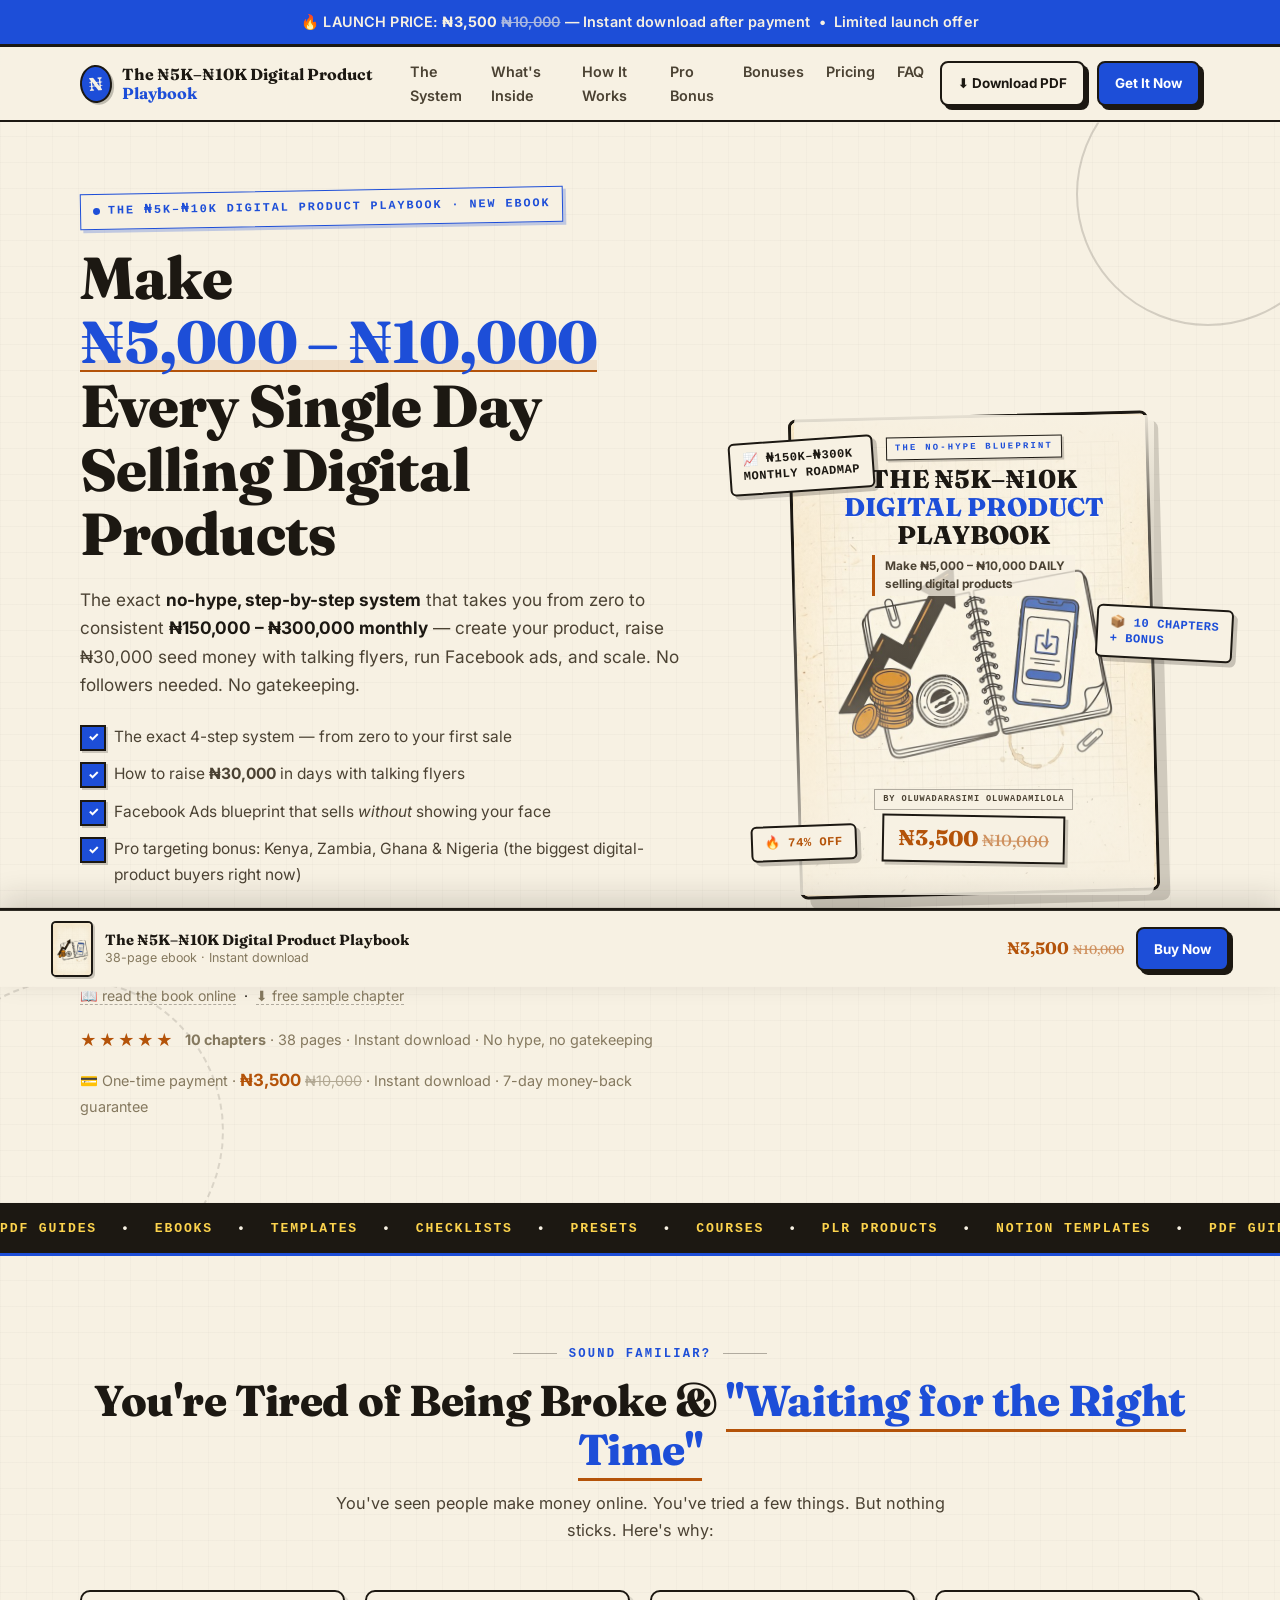
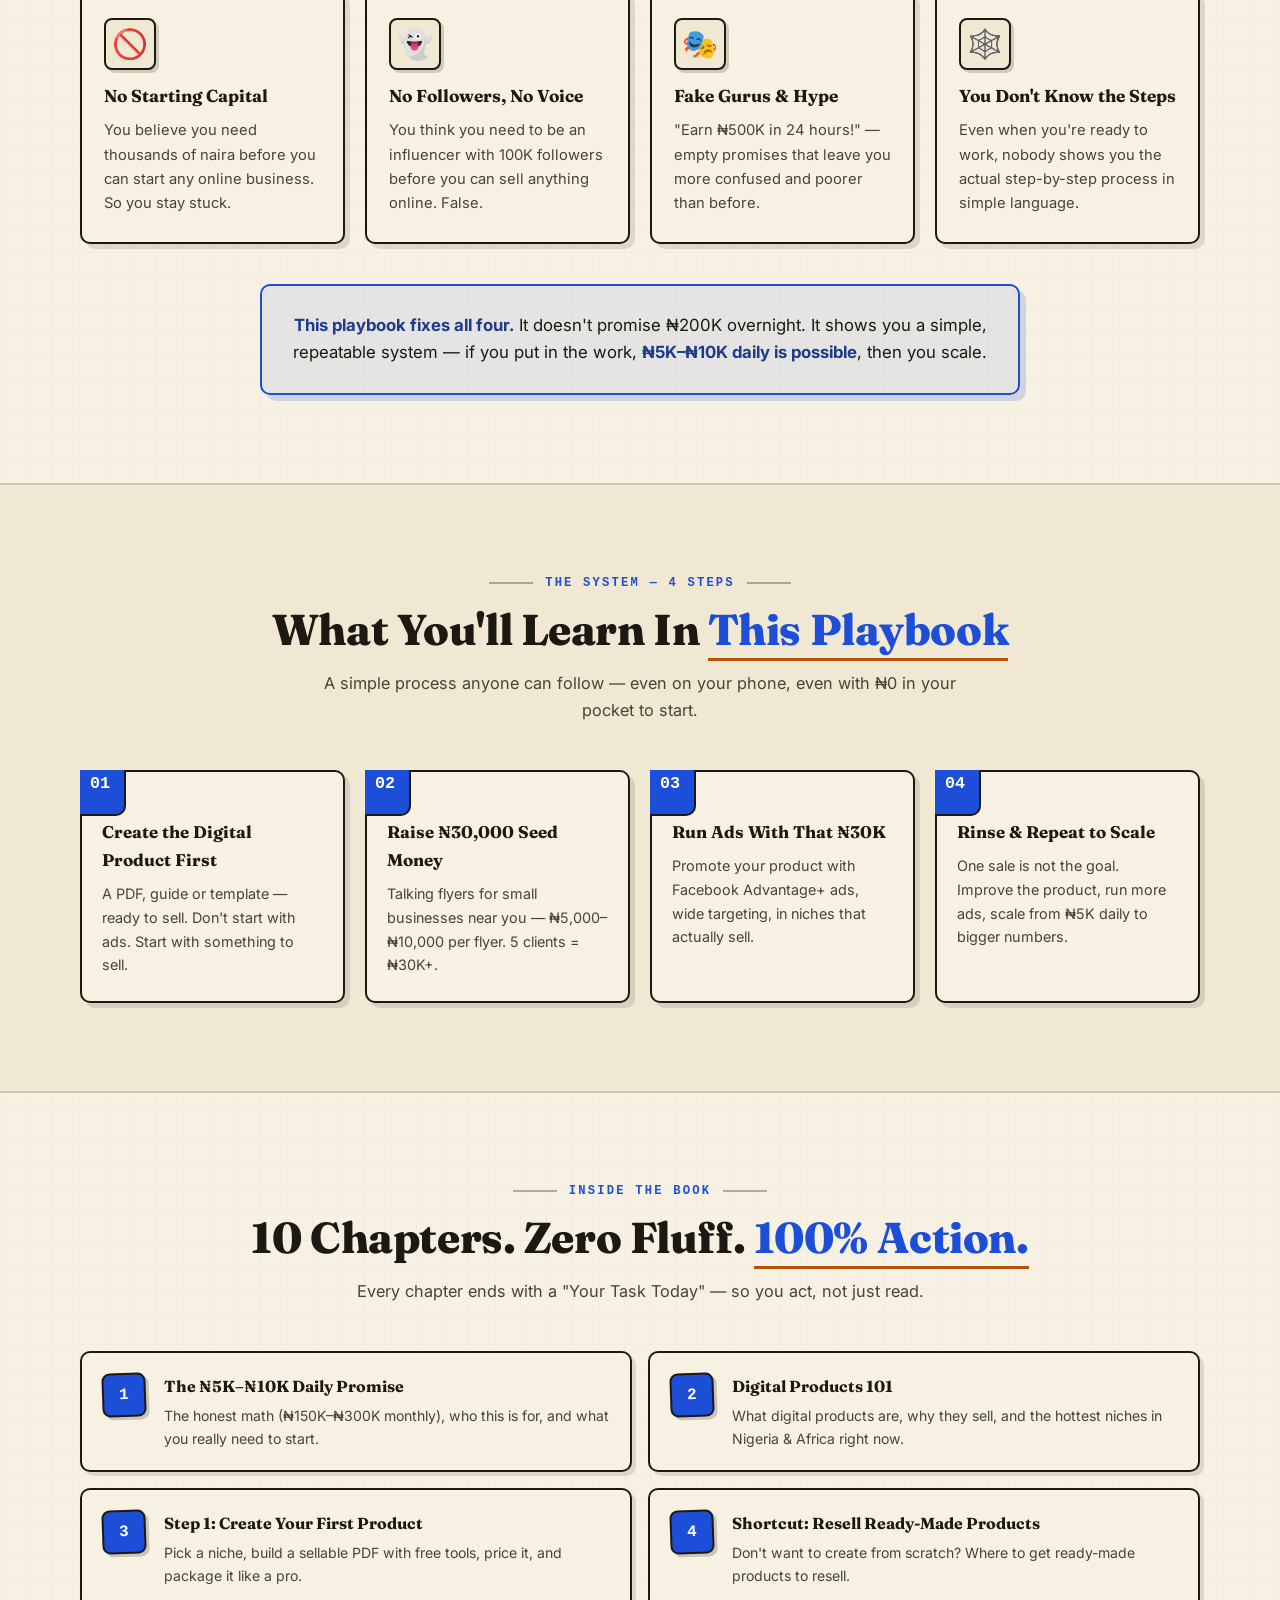
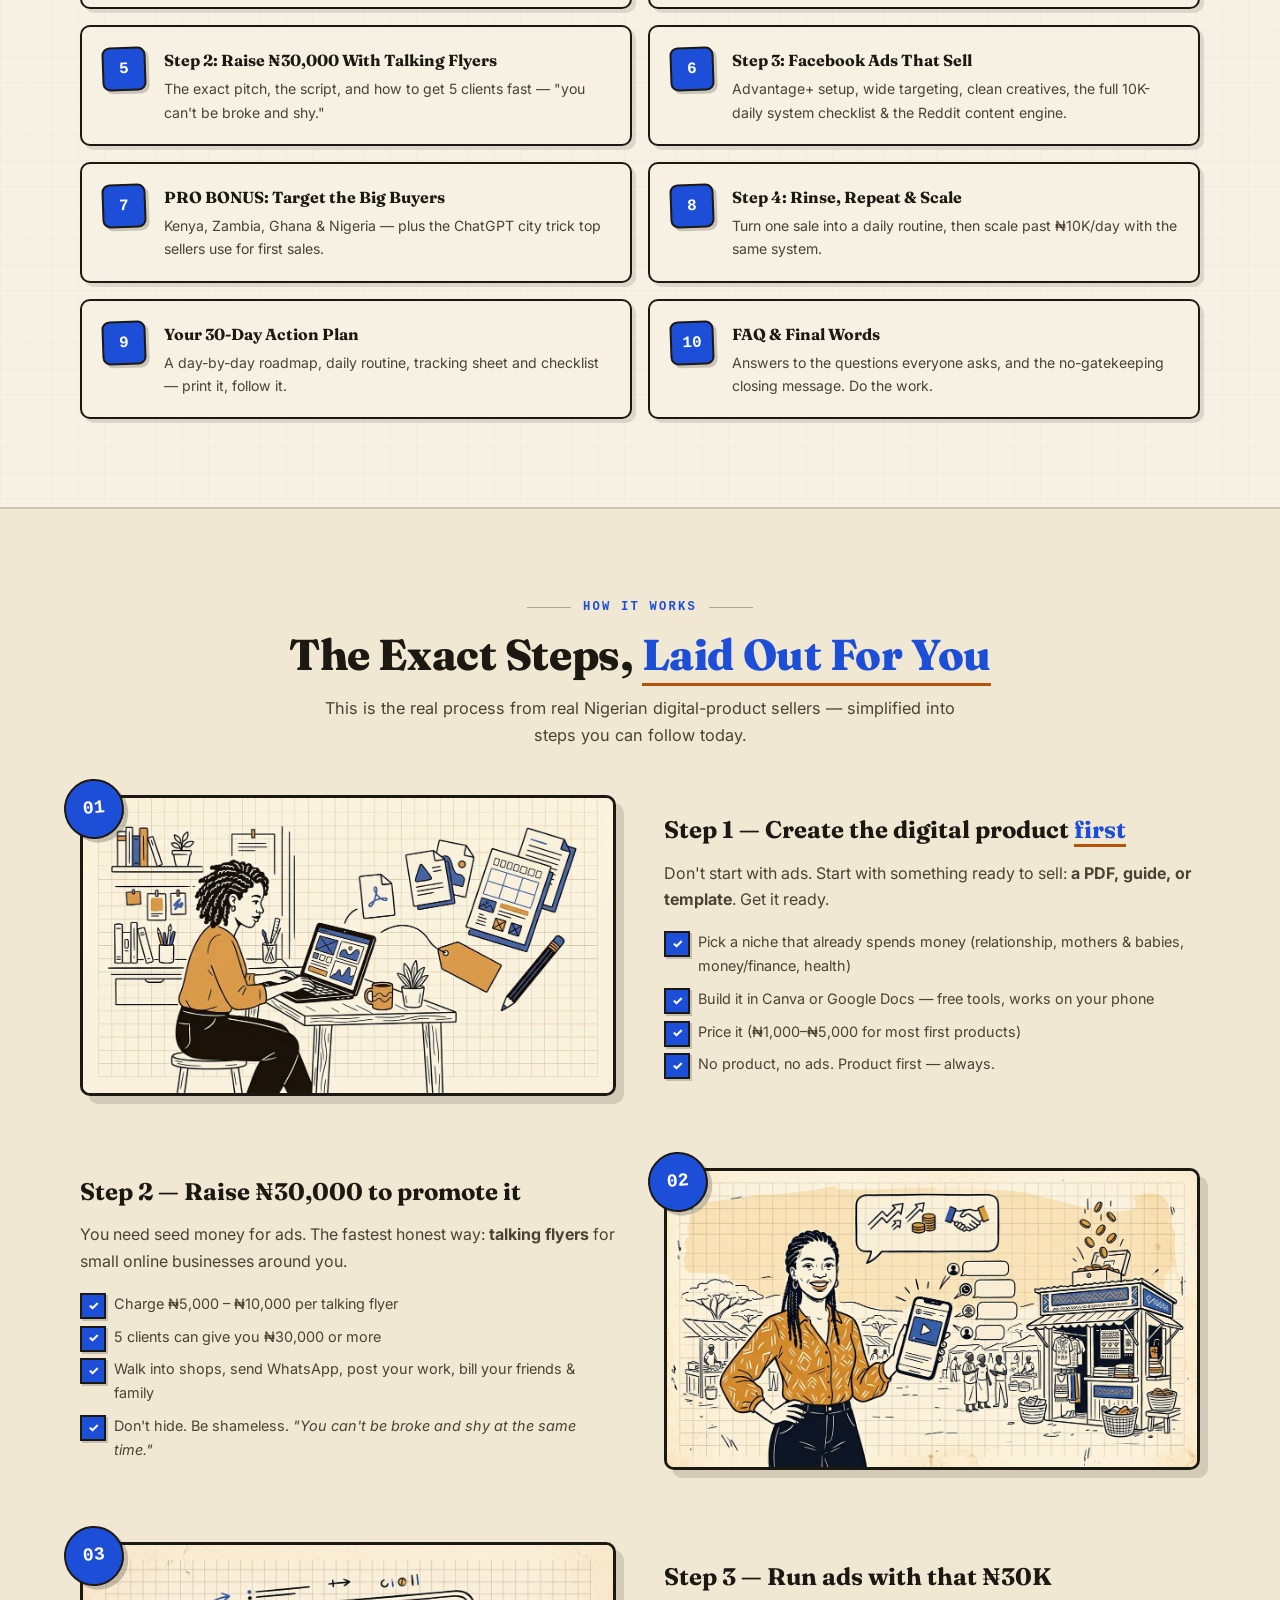
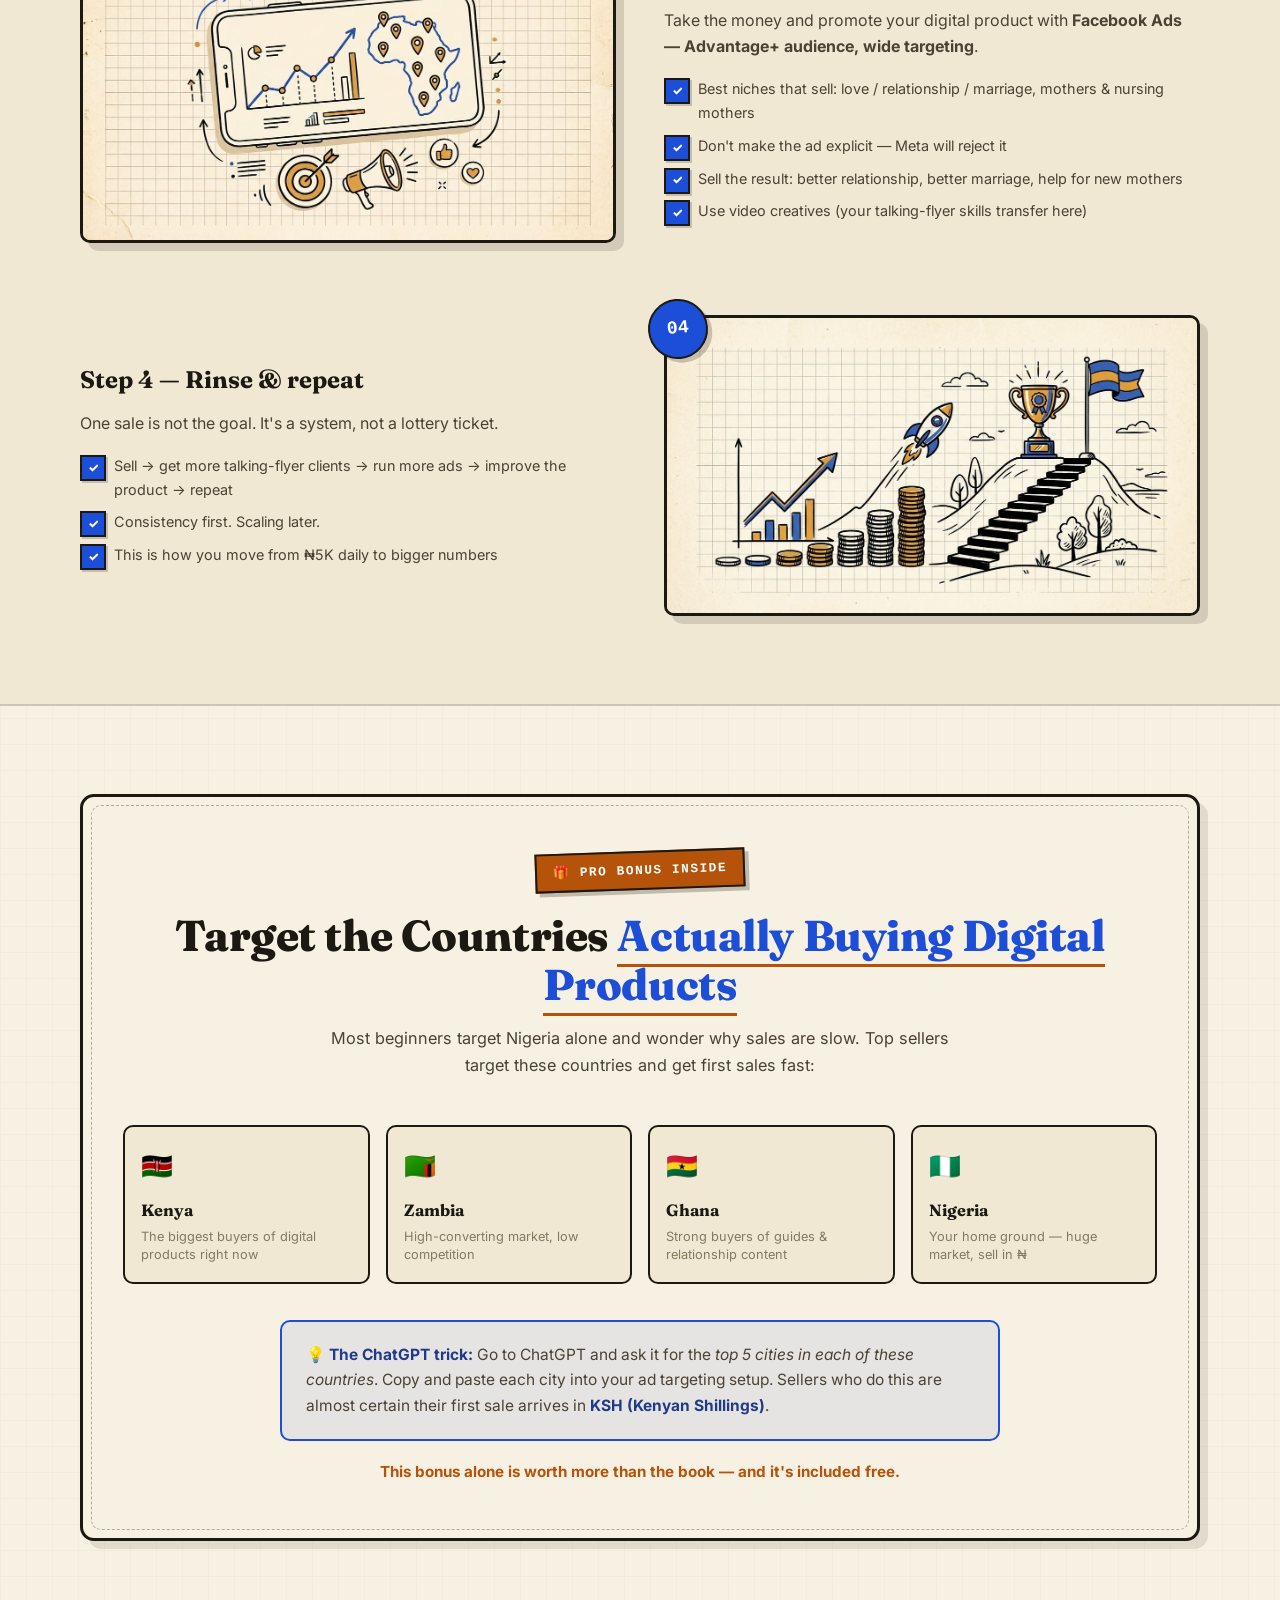
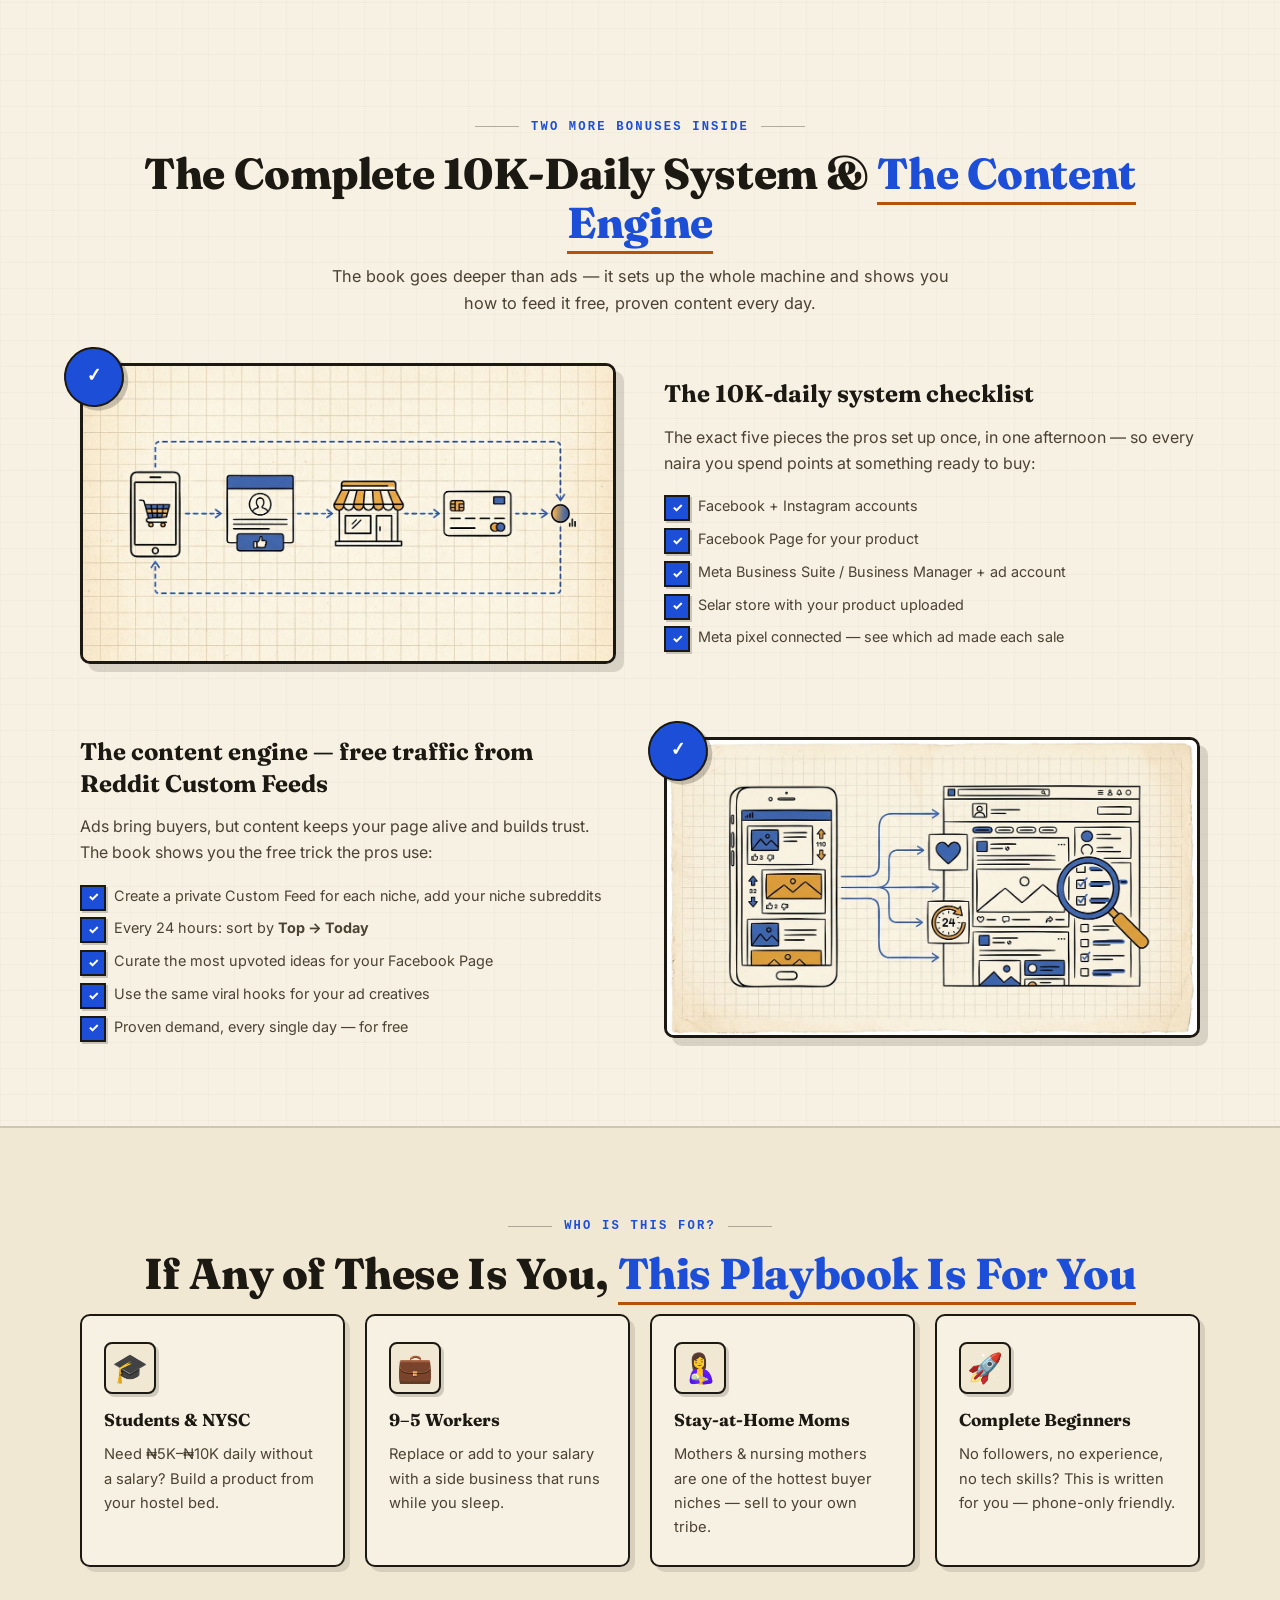
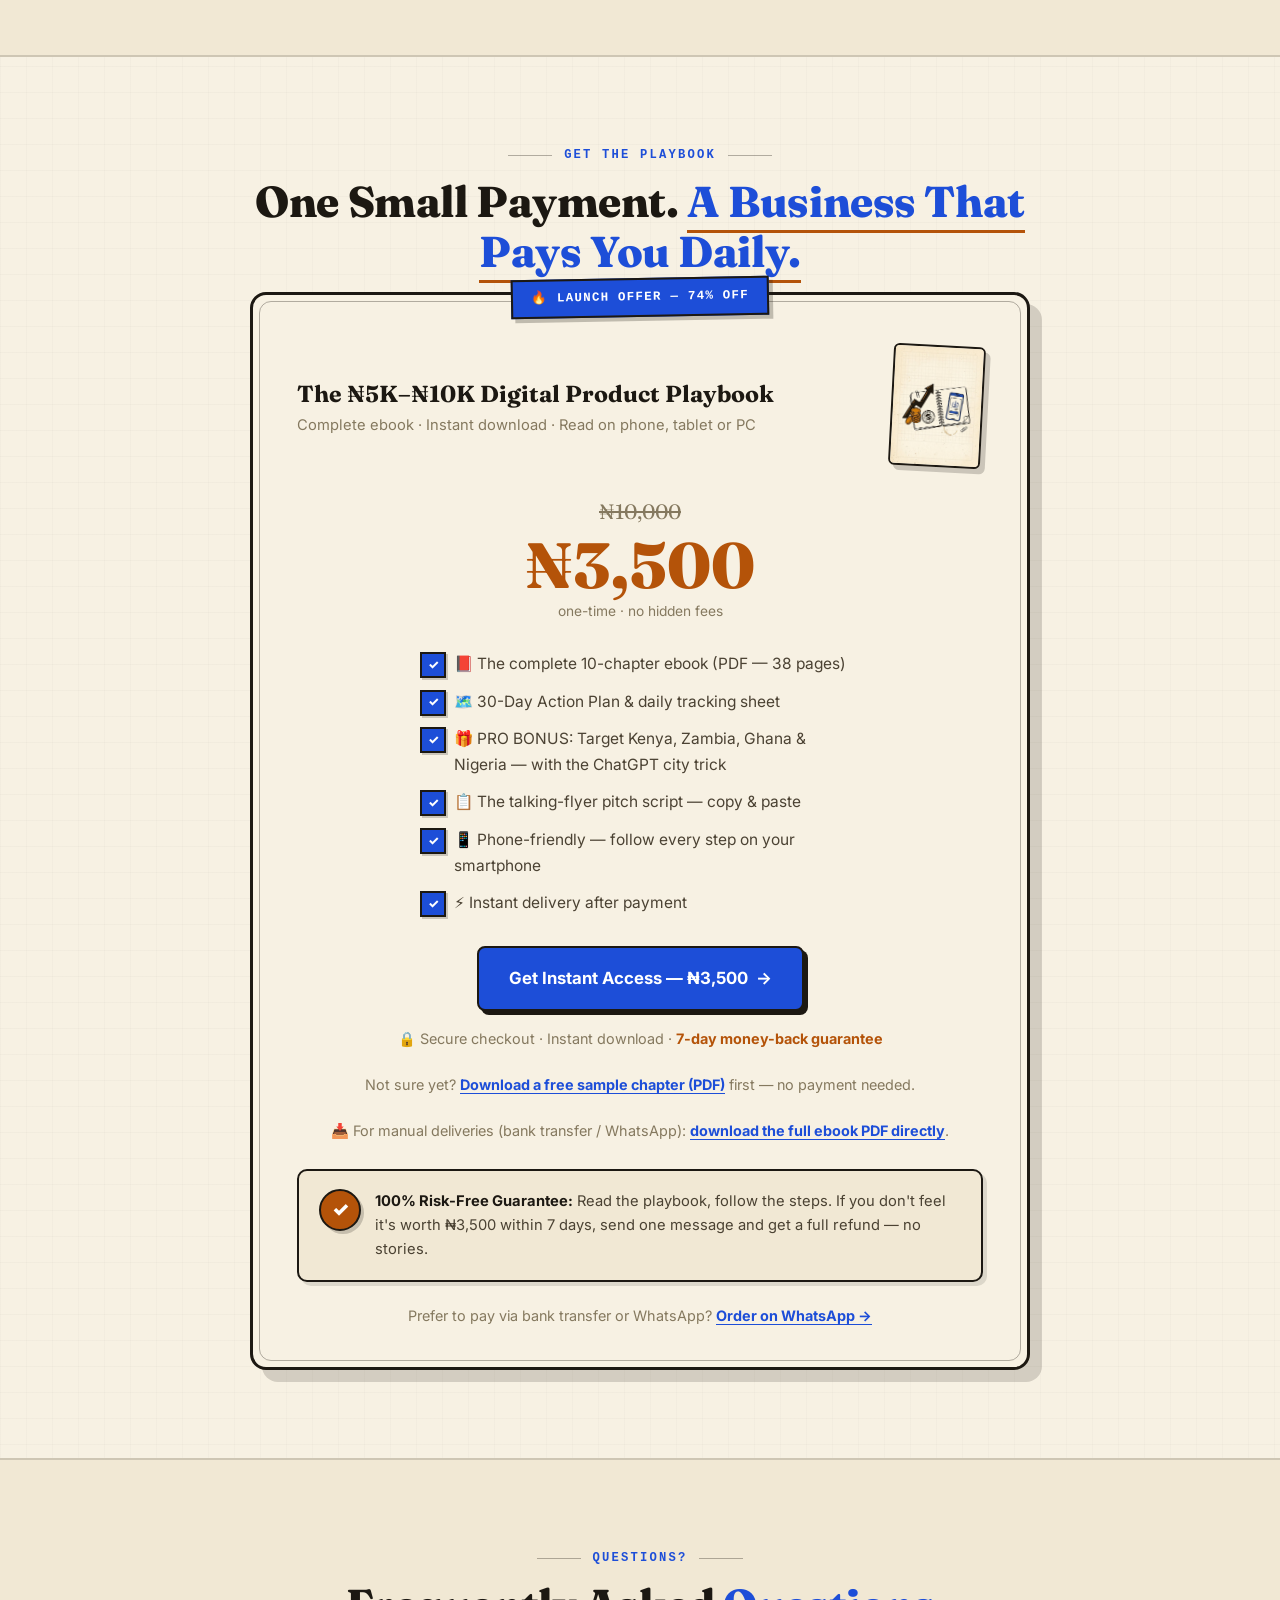
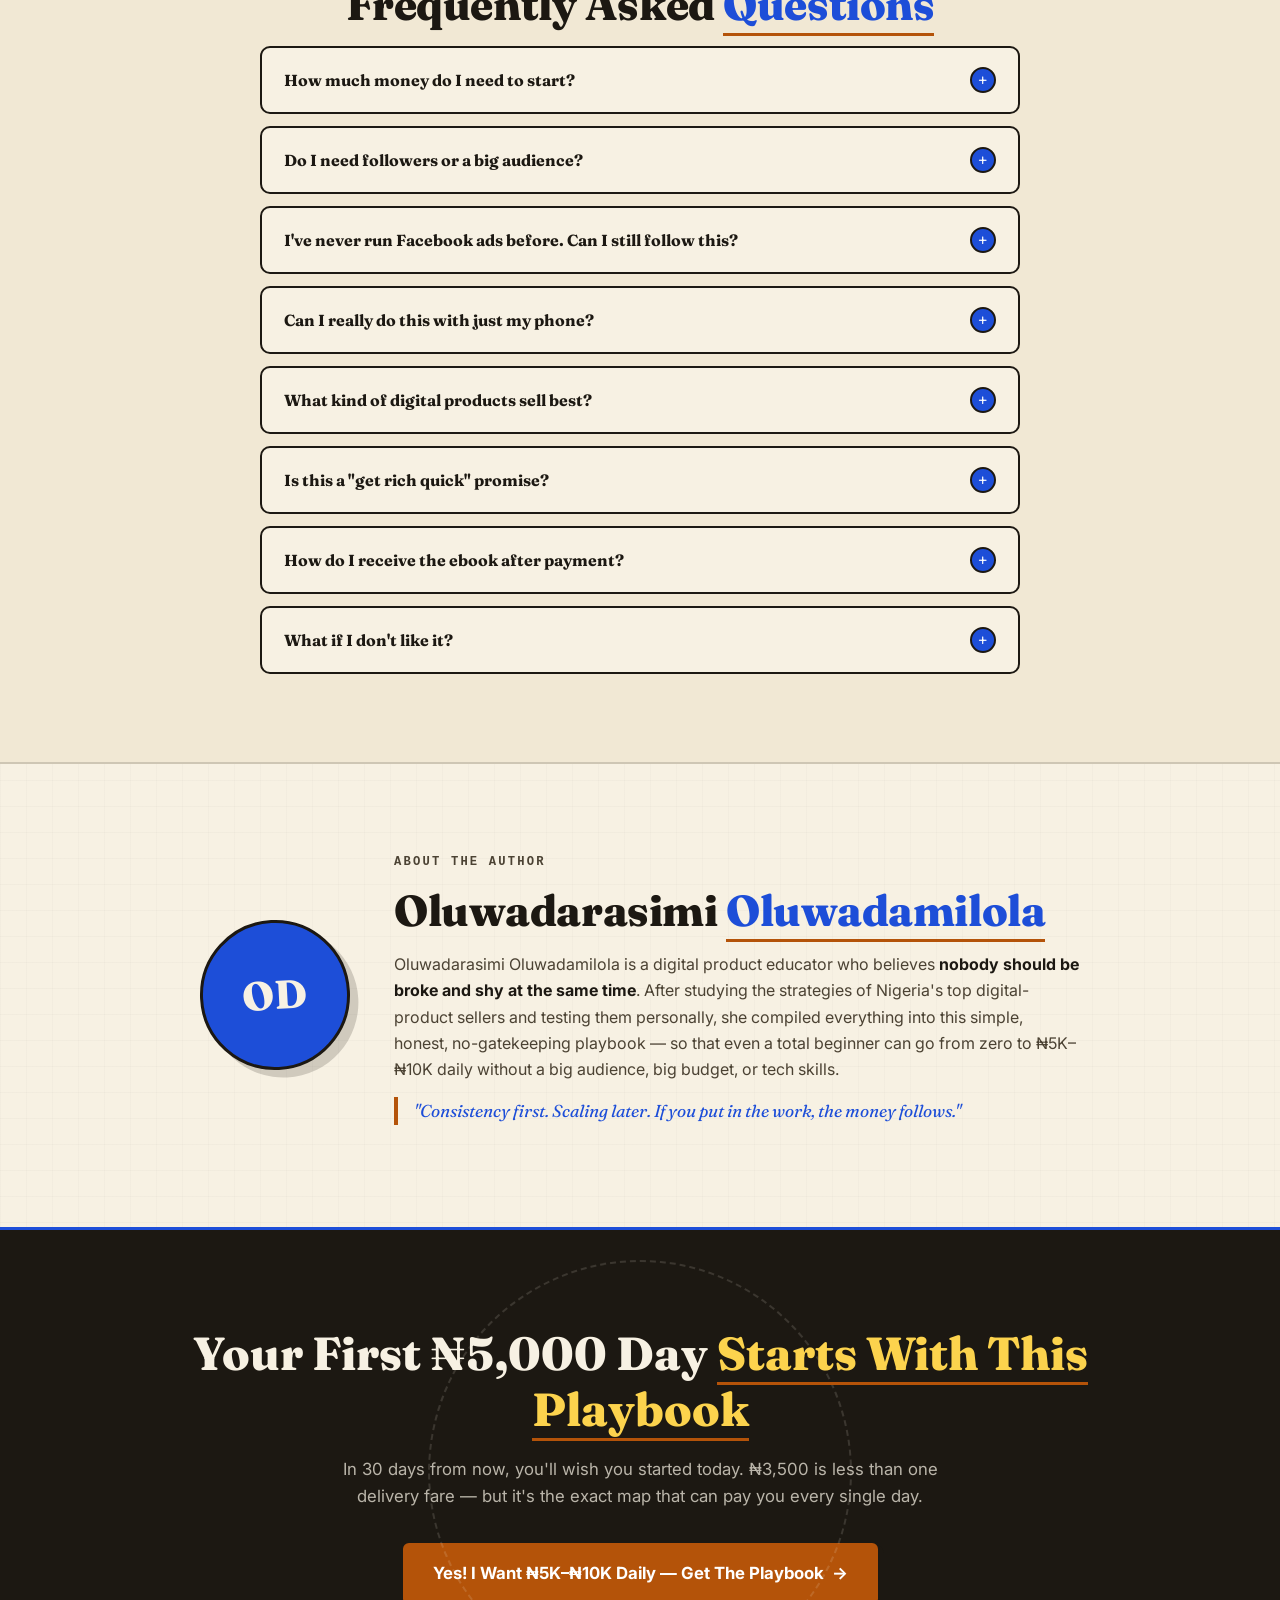
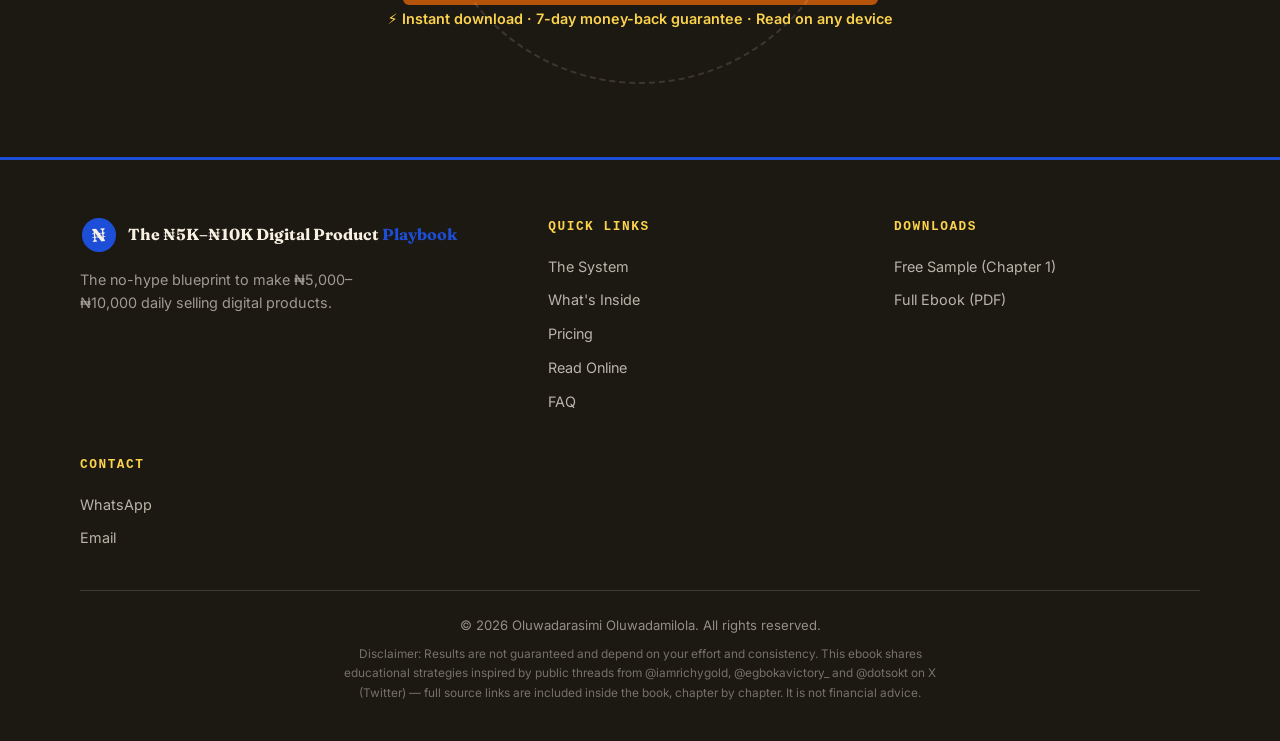
==== index.html @ b778b6f6 "Launch prep: tidy Selar checkout placeholder Co-authored-by: arena-agent <297053741+arena-agent@user" ====
<!DOCTYPE html>
<html lang="en">
<head>
<meta charset="UTF-8" />
<meta name="viewport" content="width=device-width, initial-scale=1.0" />
<title>The ₦5K–₦10K Digital Product Playbook — Make ₦5,000–₦10,000 Daily Selling Digital Products</title>
<meta name="description" content="The no-hype, step-by-step ebook that shows you exactly how to make ₦5,000–₦10,000 daily (₦150K–₦300K monthly) selling digital products in Nigeria. Includes the ₦30K seed money plan, talking-flyer system, Facebook Ads blueprint & pro targeting (Kenya, Zambia, Ghana, Nigeria). Instant download. ₦3,500." />
<meta name="keywords" content="make money online Nigeria, sell digital products, digital products Nigeria, make 5k daily, 5k to 10k daily, digital product business, side hustle Nigeria, make money on WhatsApp, Facebook ads Nigeria, ebook Nigeria, online business Nigeria" />
<meta name="author" content="Oluwadarasimi Oluwadamilola" />
<link rel="canonical" href="https://YOUR-DOMAIN.pages.dev/" />
<meta property="og:type" content="website" />
<meta property="og:title" content="The ₦5K–₦10K Digital Product Playbook — Make ₦5,000–₦10,000 Daily Selling Digital Products" />
<meta property="og:description" content="The exact no-hype system to earn ₦150K–₦300K monthly selling digital products. Create your product → raise ₦30,000 with talking flyers → run Facebook ads → scale. Instant download for ₦3,500." />
<meta property="og:image" content="assets/img/web/cover-art.jpg" />
<meta property="og:locale" content="en_NG" />
<meta name="twitter:card" content="summary_large_image" />
<link rel="icon" href="data:image/svg+xml,%3Csvg xmlns='http://www.w3.org/2000/svg' viewBox='0 0 100 100'%3E%3Crect width='100' height='100' rx='18' fill='%23F7F1E3'/%3E%3Ccircle cx='50' cy='50' r='40' fill='%231D4ED8' stroke='%231C1812' stroke-width='4'/%3E%3Ctext x='50' y='66' font-size='44' text-anchor='middle' fill='%23F7F1E3' font-family='Arial' font-weight='bold'%3E%E2%82%A6%3C/text%3E%3C/svg%3E" />
<link rel="preconnect" href="https://fonts.googleapis.com" />
<link rel="preconnect" href="https://fonts.gstatic.com" crossorigin />
<link href="https://fonts.googleapis.com/css2?family=Fraunces:opsz,wght@9..144,600;9..144,700;9..144,800;9..144,900&family=Inter:wght@400;500;600;700&display=swap" rel="stylesheet" />
<link rel="stylesheet" href="assets/css/styles.css" />
<script type="application/ld+json">
{
  "@context": "https://schema.org",
  "@type": "Product",
  "name": "The ₦5K–₦10K Digital Product Playbook",
  "description": "The no-hype blueprint to make ₦5,000–₦10,000 daily selling digital products in Nigeria.",
  "image": "assets/img/web/cover-art.jpg",
  "brand": { "@type": "Brand", "name": "Oluwadarasimi Oluwadamilola" },
  "author": { "@type": "Person", "name": "Oluwadarasimi Oluwadamilola" },
  "offers": {
    "@type": "Offer",
    "price": "3500",
    "priceCurrency": "NGN",
    "availability": "https://schema.org/InStock",
    "url": "https://YOUR-DOMAIN.pages.dev/"
  }
}
</script>
</head>
<body>

<!-- ══════════ STICKY BUY NOW BAR ══════════ -->
<div class="buybar" id="buyBar" aria-hidden="true">
  <div class="buybar-info">
    <img src="assets/img/web/cover-art.jpg" alt="" class="buybar-cover" />
    <div class="buybar-text">
      <strong>The ₦5K–₦10K Digital Product Playbook</strong>
      <span>38-page ebook · Instant download</span>
    </div>
  </div>
  <div class="buybar-cta">
    <span class="buybar-price">₦3,500 <s>₦10,000</s></span>
    <a href="#pricing" class="btn btn-cobalt btn-sm" data-buy>Buy Now</a>
  </div>
</div>

<!-- ══════════ ANNOUNCEMENT BAR ══════════ -->
<div class="announce">
  🔥 LAUNCH PRICE: <strong>₦3,500</strong> <s>₦10,000</s> — Instant download after payment &nbsp;•&nbsp; Limited launch offer
</div>

<!-- ══════════ NAV ══════════ -->
<header class="nav" id="nav">
  <div class="container nav-inner">
    <a href="#top" class="brand">
      <span class="brand-mark">₦</span>
      <span class="brand-text">The ₦5K–₦10K Digital Product <b>Playbook</b></span>
    </a>
    <nav class="nav-links" id="navLinks">
      <a href="#system">The System</a>
      <a href="#inside">What's Inside</a>
      <a href="#steps">How It Works</a>
      <a href="#bonus">Pro Bonus</a>
      <a href="#extras">Bonuses</a>
      <a href="#pricing">Pricing</a>
      <a href="#faq">FAQ</a>
    </nav>
    <div class="nav-actions">
      <a href="assets/ebook/digital-product-cash-machine.pdf" class="btn btn-sm btn-paper" download>⬇ Download PDF</a>
      <a href="#pricing" class="btn btn-sm btn-cobalt" data-buy>Get It Now</a>
      <button class="nav-burger" id="navBurger" aria-label="Menu"><span></span><span></span><span></span></button>
    </div>
  </div>
</header>

<main id="top">

<!-- ══════════ HERO ══════════ -->
<section class="hero">
  <div class="container hero-grid">
    <div class="hero-copy">
      <p class="eyebrow"><span class="dot"></span> THE ₦5K–₦10K DIGITAL PRODUCT PLAYBOOK · NEW EBOOK</p>
      <h1>Make <span class="grad">₦5,000 – ₦10,000</span> Every Single Day Selling Digital Products</h1>
      <p class="hero-sub">
        The exact <strong>no-hype, step-by-step system</strong> that takes you from zero to consistent
        <strong>₦150,000 – ₦300,000 monthly</strong> — create your product, raise ₦30,000 seed money
        with talking flyers, run Facebook ads, and scale. No followers needed. No gatekeeping.
      </p>
      <ul class="check-list">
        <li>The exact 4-step system — from zero to your first sale</li>
        <li>How to raise <strong>₦30,000</strong> in days with talking flyers</li>
        <li>Facebook Ads blueprint that sells <em>without</em> showing your face</li>
        <li>Pro targeting bonus: Kenya, Zambia, Ghana &amp; Nigeria (the biggest digital-product buyers right now)</li>
      </ul>
      <div class="hero-cta">
        <a href="assets/ebook/digital-product-cash-machine.pdf" class="btn btn-cobalt btn-lg" download>⬇ Download Full Ebook (PDF) <span class="btn-arrow">→</span></a>
        <a href="#pricing" class="btn btn-amber btn-lg" data-buy>Get Instant Access — ₦3,500</a>
      </div>
      <div class="hero-cta-sub">
        <a href="read-online.html">📖 read the book online</a> &nbsp;·&nbsp; <a href="assets/ebook/free-sample-chapter1.pdf" download>⬇ free sample chapter</a>
      </div>
      <div class="hero-meta">
        <span class="stars" aria-hidden="true">★★★★★</span>
        <span><strong>10 chapters</strong> · 38 pages · Instant download · No hype, no gatekeeping</span>
      </div>
      <p class="price-line">💳 One-time payment · <strong>₦3,500</strong> <s>₦10,000</s> · Instant download · 7-day money-back guarantee</p>
    </div>

    <div class="hero-visual">
      <div class="cover-wrap">
        <img src="assets/img/web/cover-art.jpg" alt="The ₦5K–₦10K Digital Product Playbook — ebook cover" class="cover-img" />
        <div class="cover-scrim" aria-hidden="true"></div>
        <div class="cover-title-block">
          <div class="cover-head">
            <span class="cover-kicker">THE NO-HYPE BLUEPRINT</span>
            <span class="cover-title">THE ₦5K–₦10K<br/><span class="cobalt">DIGITAL PRODUCT</span><br/>PLAYBOOK</span>
            <span class="cover-sub">Make ₦5,000 – ₦10,000 DAILY<br/>selling digital products</span>
          </div>
          <div class="cover-foot">
            <span class="cover-author">by Oluwadarasimi Oluwadamilola</span>
            <span class="cover-price">₦3,500 <s>₦10,000</s></span>
          </div>
        </div>
        <div class="float-badge fb-1">📈 ₦150K–₦300K<br/>monthly roadmap</div>
        <div class="float-badge fb-2">📦 10 chapters<br/>+ bonus</div>
        <div class="float-badge fb-3">🔥 74% OFF</div>
      </div>
    </div>
  </div>
</section>

<!-- ══════════ MARQUEE ══════════ -->
<div class="marquee" aria-hidden="true">
  <div class="marquee-track">
    <span>PDF GUIDES</span><span>•</span><span>EBOOKS</span><span>•</span><span>TEMPLATES</span><span>•</span>
    <span>CHECKLISTS</span><span>•</span><span>PRESETS</span><span>•</span><span>COURSES</span><span>•</span>
    <span>PLR PRODUCTS</span><span>•</span><span>NOTION TEMPLATES</span><span>•</span><span>PDF GUIDES</span><span>•</span>
    <span>EBOOKS</span><span>•</span><span>TEMPLATES</span><span>•</span><span>CHECKLISTS</span><span>•</span>
    <span>PRESETS</span><span>•</span><span>COURSES</span><span>•</span><span>PLR PRODUCTS</span><span>•</span><span>NOTION TEMPLATES</span><span>•</span>
  </div>
</div>

<!-- ══════════ PROBLEM ══════════ -->
<section class="section" id="problem">
  <div class="container">
    <p class="section-tag">Sound familiar?</p>
    <h2 class="section-title">You're Tired of Being Broke &amp; <span class="grad">"Waiting for the Right Time"</span></h2>
    <p class="section-sub">You've seen people make money online. You've tried a few things. But nothing sticks. Here's why:</p>
    <div class="grid-4">
      <div class="card problem-card">
        <div class="card-icon">🚫</div>
        <h3>No Starting Capital</h3>
        <p>You believe you need thousands of naira before you can start any online business. So you stay stuck.</p>
      </div>
      <div class="card problem-card">
        <div class="card-icon">👻</div>
        <h3>No Followers, No Voice</h3>
        <p>You think you need to be an influencer with 100K followers before you can sell anything online. False.</p>
      </div>
      <div class="card problem-card">
        <div class="card-icon">🎭</div>
        <h3>Fake Gurus &amp; Hype</h3>
        <p>"Earn ₦500K in 24 hours!" — empty promises that leave you more confused and poorer than before.</p>
      </div>
      <div class="card problem-card">
        <div class="card-icon">🕸️</div>
        <h3>You Don't Know the Steps</h3>
        <p>Even when you're ready to work, nobody shows you the actual step-by-step process in simple language.</p>
      </div>
    </div>
    <div class="problem-pivot">
      <p><strong>This playbook fixes all four.</strong> It doesn't promise ₦200K overnight. It shows you a simple, repeatable system — if you put in the work, <strong>₦5K–₦10K daily is possible</strong>, then you scale.</p>
    </div>
  </div>
</section>

<!-- ══════════ THE SYSTEM ══════════ -->
<section class="section section-dark" id="system">
  <div class="container">
    <p class="section-tag">The System — 4 Steps</p>
    <h2 class="section-title">What You'll Learn In <span class="grad">This Playbook</span></h2>
    <p class="section-sub">A simple process anyone can follow — even on your phone, even with ₦0 in your pocket to start.</p>
    <div class="steps-grid">
      <div class="step-chip">
        <span class="step-num">01</span>
        <h3>Create the Digital Product First</h3>
        <p>A PDF, guide or template — ready to sell. Don't start with ads. Start with something to sell.</p>
      </div>
      <div class="step-chip">
        <span class="step-num">02</span>
        <h3>Raise ₦30,000 Seed Money</h3>
        <p>Talking flyers for small businesses near you — ₦5,000–₦10,000 per flyer. 5 clients = ₦30K+.</p>
      </div>
      <div class="step-chip">
        <span class="step-num">03</span>
        <h3>Run Ads With That ₦30K</h3>
        <p>Promote your product with Facebook Advantage+ ads, wide targeting, in niches that actually sell.</p>
      </div>
      <div class="step-chip">
        <span class="step-num">04</span>
        <h3>Rinse &amp; Repeat to Scale</h3>
        <p>One sale is not the goal. Improve the product, run more ads, scale from ₦5K daily to bigger numbers.</p>
      </div>
    </div>
  </div>
</section>

<!-- ══════════ INSIDE THE BOOK ══════════ -->
<section class="section" id="inside">
  <div class="container">
    <p class="section-tag">Inside The Book</p>
    <h2 class="section-title">10 Chapters. Zero Fluff. <span class="grad">100% Action.</span></h2>
    <p class="section-sub">Every chapter ends with a "Your Task Today" — so you act, not just read.</p>

    <div class="toc-grid">
      <div class="toc-item"><span class="toc-num">1</span><div><h3>The ₦5K–₦10K Daily Promise</h3><p>The honest math (₦150K–₦300K monthly), who this is for, and what you really need to start.</p></div></div>
      <div class="toc-item"><span class="toc-num">2</span><div><h3>Digital Products 101</h3><p>What digital products are, why they sell, and the hottest niches in Nigeria &amp; Africa right now.</p></div></div>
      <div class="toc-item"><span class="toc-num">3</span><div><h3>Step 1: Create Your First Product</h3><p>Pick a niche, build a sellable PDF with free tools, price it, and package it like a pro.</p></div></div>
      <div class="toc-item"><span class="toc-num">4</span><div><h3>Shortcut: Resell Ready-Made Products</h3><p>Don't want to create from scratch? Where to get ready-made products to resell.</p></div></div>
      <div class="toc-item"><span class="toc-num">5</span><div><h3>Step 2: Raise ₦30,000 With Talking Flyers</h3><p>The exact pitch, the script, and how to get 5 clients fast — "you can't be broke and shy."</p></div></div>
      <div class="toc-item"><span class="toc-num">6</span><div><h3>Step 3: Facebook Ads That Sell</h3><p>Advantage+ setup, wide targeting, clean creatives, the full 10K-daily system checklist &amp; the Reddit content engine.</p></div></div>
      <div class="toc-item"><span class="toc-num">7</span><div><h3>PRO BONUS: Target the Big Buyers</h3><p>Kenya, Zambia, Ghana &amp; Nigeria — plus the ChatGPT city trick top sellers use for first sales.</p></div></div>
      <div class="toc-item"><span class="toc-num">8</span><div><h3>Step 4: Rinse, Repeat &amp; Scale</h3><p>Turn one sale into a daily routine, then scale past ₦10K/day with the same system.</p></div></div>
      <div class="toc-item"><span class="toc-num">9</span><div><h3>Your 30-Day Action Plan</h3><p>A day-by-day roadmap, daily routine, tracking sheet and checklist — print it, follow it.</p></div></div>
      <div class="toc-item"><span class="toc-num">10</span><div><h3>FAQ &amp; Final Words</h3><p>Answers to the questions everyone asks, and the no-gatekeeping closing message. Do the work.</p></div></div>
    </div>
  </div>
</section>

<!-- ══════════ DEEP DIVE STEPS ══════════ -->
<section class="section section-dark" id="steps">
  <div class="container">
    <p class="section-tag">How It Works</p>
    <h2 class="section-title">The Exact Steps, <span class="grad">Laid Out For You</span></h2>
    <p class="section-sub">This is the real process from real Nigerian digital-product sellers — simplified into steps you can follow today.</p>

    <!-- Step 1 -->
    <div class="step-row">
      <div class="step-media"><img src="assets/img/web/step1-create.jpg" alt="Create a digital product with your laptop or phone" loading="lazy" /><span class="media-num">01</span></div>
      <div class="step-body">
        <h3>Step 1 — Create the digital product <em>first</em></h3>
        <p>Don't start with ads. Start with something ready to sell: <strong>a PDF, guide, or template</strong>. Get it ready.</p>
        <ul class="check-list small">
          <li>Pick a niche that already spends money (relationship, mothers &amp; babies, money/finance, health)</li>
          <li>Build it in Canva or Google Docs — free tools, works on your phone</li>
          <li>Price it (₦1,000–₦5,000 for most first products)</li>
          <li>No product, no ads. Product first — always.</li>
        </ul>
      </div>
    </div>

    <!-- Step 2 -->
    <div class="step-row reverse">
      <div class="step-media"><img src="assets/img/web/step2-flyers.jpg" alt="Raise ₦30,000 with talking flyers for local businesses" loading="lazy" /><span class="media-num">02</span></div>
      <div class="step-body">
        <h3>Step 2 — Raise ₦30,000 to promote it</h3>
        <p>You need seed money for ads. The fastest honest way: <strong>talking flyers</strong> for small online businesses around you.</p>
        <ul class="check-list small">
          <li>Charge ₦5,000 – ₦10,000 per talking flyer</li>
          <li>5 clients can give you ₦30,000 or more</li>
          <li>Walk into shops, send WhatsApp, post your work, bill your friends &amp; family</li>
          <li>Don't hide. Be shameless. <em>"You can't be broke and shy at the same time."</em></li>
        </ul>
      </div>
    </div>

    <!-- Step 3 -->
    <div class="step-row">
      <div class="step-media"><img src="assets/img/web/step3-ads.jpg" alt="Run Facebook ads with wide targeting to sell your digital product" loading="lazy" /><span class="media-num">03</span></div>
      <div class="step-body">
        <h3>Step 3 — Run ads with that ₦30K</h3>
        <p>Take the money and promote your digital product with <strong>Facebook Ads — Advantage+ audience, wide targeting</strong>.</p>
        <ul class="check-list small">
          <li>Best niches that sell: love / relationship / marriage, mothers &amp; nursing mothers</li>
          <li>Don't make the ad explicit — Meta will reject it</li>
          <li>Sell the result: better relationship, better marriage, help for new mothers</li>
          <li>Use video creatives (your talking-flyer skills transfer here)</li>
        </ul>
      </div>
    </div>

    <!-- Step 4 -->
    <div class="step-row reverse">
      <div class="step-media"><img src="assets/img/web/step4-scale.jpg" alt="Rinse and repeat — improve your product and scale your income" loading="lazy" /><span class="media-num">04</span></div>
      <div class="step-body">
        <h3>Step 4 — Rinse &amp; repeat</h3>
        <p>One sale is not the goal. It's a system, not a lottery ticket.</p>
        <ul class="check-list small">
          <li>Sell → get more talking-flyer clients → run more ads → improve the product → repeat</li>
          <li>Consistency first. Scaling later.</li>
          <li>This is how you move from ₦5K daily to bigger numbers</li>
        </ul>
      </div>
    </div>
  </div>
</section>

<!-- ══════════ PRO BONUS ══════════ -->
<section class="section" id="bonus">
  <div class="container">
    <div class="bonus-wrap">
      <div class="bonus-badge">🎁 Pro Bonus Inside</div>
      <h2 class="section-title">Target the Countries <span class="grad">Actually Buying Digital Products</span></h2>
      <p class="section-sub">Most beginners target Nigeria alone and wonder why sales are slow. Top sellers target these countries and get first sales fast:</p>
      <div class="country-row">
        <div class="country-chip"><span class="flag">🇰🇪</span><b>Kenya</b><small>The biggest buyers of digital products right now</small></div>
        <div class="country-chip"><span class="flag">🇿🇲</span><b>Zambia</b><small>High-converting market, low competition</small></div>
        <div class="country-chip"><span class="flag">🇬🇭</span><b>Ghana</b><small>Strong buyers of guides &amp; relationship content</small></div>
        <div class="country-chip"><span class="flag">🇳🇬</span><b>Nigeria</b><small>Your home ground — huge market, sell in ₦</small></div>
      </div>
      <div class="bonus-tip">
        <p><strong>💡 The ChatGPT trick:</strong> Go to ChatGPT and ask it for the <em>top 5 cities in each of these countries</em>. Copy and paste each city into your ad targeting setup. Sellers who do this are almost certain their first sale arrives in <strong>KSH (Kenyan Shillings)</strong>.</p>
      </div>
      <p class="bonus-note">This bonus alone is worth more than the book — and it's included free.</p>
    </div>
  </div>
</section>

<!-- ══════════ SYSTEM + CONTENT ENGINE BONUS ══════════ -->
<section class="section" id="extras">
  <div class="container">
    <p class="section-tag">Two More Bonuses Inside</p>
    <h2 class="section-title">The Complete 10K-Daily System &amp; <span class="grad">The Content Engine</span></h2>
    <p class="section-sub">The book goes deeper than ads — it sets up the whole machine and shows you how to feed it free, proven content every day.</p>

    <div class="step-row">
      <div class="step-media"><img src="assets/img/web/step5-system.jpg" alt="The complete digital product system: accounts, page, store, pixel" loading="lazy" /><span class="media-num">✓</span></div>
      <div class="step-body">
        <h3>The 10K-daily system checklist</h3>
        <p>The exact five pieces the pros set up once, in one afternoon — so every naira you spend points at something ready to buy:</p>
        <ul class="check-list small">
          <li>Facebook + Instagram accounts</li>
          <li>Facebook Page for your product</li>
          <li>Meta Business Suite / Business Manager + ad account</li>
          <li>Selar store with your product uploaded</li>
          <li>Meta pixel connected — see which ad made each sale</li>
        </ul>
      </div>
    </div>

    <div class="step-row reverse">
      <div class="step-media"><img src="assets/img/web/step6-content.jpg" alt="Reddit custom feeds power your Facebook content engine" loading="lazy" /><span class="media-num">✓</span></div>
      <div class="step-body">
        <h3>The content engine — free traffic from Reddit Custom Feeds</h3>
        <p>Ads bring buyers, but content keeps your page alive and builds trust. The book shows you the free trick the pros use:</p>
        <ul class="check-list small">
          <li>Create a private Custom Feed for each niche, add your niche subreddits</li>
          <li>Every 24 hours: sort by <strong>Top → Today</strong></li>
          <li>Curate the most upvoted ideas for your Facebook Page</li>
          <li>Use the same viral hooks for your ad creatives</li>
          <li>Proven demand, every single day — for free</li>
        </ul>
      </div>
    </div>
  </div>
</section>

<!-- ══════════ WHO IS IT FOR ══════════ -->
<section class="section section-dark" id="who">
  <div class="container">
    <p class="section-tag">Who Is This For?</p>
    <h2 class="section-title">If Any of These Is You, <span class="grad">This Playbook Is For You</span></h2>
    <div class="grid-4">
      <div class="card who-card"><div class="card-icon">🎓</div><h3>Students &amp; NYSC</h3><p>Need ₦5K–₦10K daily without a salary? Build a product from your hostel bed.</p></div>
      <div class="card who-card"><div class="card-icon">💼</div><h3>9–5 Workers</h3><p>Replace or add to your salary with a side business that runs while you sleep.</p></div>
      <div class="card who-card"><div class="card-icon">🤱</div><h3>Stay-at-Home Moms</h3><p>Mothers &amp; nursing mothers are one of the hottest buyer niches — sell to your own tribe.</p></div>
      <div class="card who-card"><div class="card-icon">🚀</div><h3>Complete Beginners</h3><p>No followers, no experience, no tech skills? This is written for you — phone-only friendly.</p></div>
    </div>
  </div>
</section>

<!-- ══════════ PRICING ══════════ -->
<section class="section" id="pricing">
  <div class="container pricing-container">
    <p class="section-tag">Get The Playbook</p>
    <h2 class="section-title">One Small Payment. <span class="grad">A Business That Pays You Daily.</span></h2>

    <div class="price-card">
      <div class="price-ribbon">🔥 LAUNCH OFFER — 74% OFF</div>
      <div class="price-card-head">
        <div>
          <h3>The ₦5K–₦10K Digital Product Playbook</h3>
          <p>Complete ebook · Instant download · Read on phone, tablet or PC</p>
        </div>
        <img src="assets/img/web/cover-art.jpg" alt="The ₦5K–₦10K Digital Product Playbook — ebook cover" class="price-cover" />
      </div>
      <div class="price-amount">
        <span class="old-price">₦10,000</span>
        <span class="new-price">₦3,500</span>
        <span class="once">one-time · no hidden fees</span>
      </div>
      <ul class="check-list center">
        <li>📕 The complete 10-chapter ebook (PDF — 38 pages)</li>
        <li>🗺️ 30-Day Action Plan &amp; daily tracking sheet</li>
        <li>🎁 PRO BONUS: Target Kenya, Zambia, Ghana &amp; Nigeria — with the ChatGPT city trick</li>
        <li>📋 The talking-flyer pitch script — copy &amp; paste</li>
        <li>📱 Phone-friendly — follow every step on your smartphone</li>
        <li>⚡ Instant delivery after payment</li>
      </ul>
      <a href="#pricing" class="btn btn-cobalt btn-xl" data-buy>Get Instant Access — ₦3,500 <span class="btn-arrow">→</span></a>
      <p class="secure-line">🔒 Secure checkout · Instant download · <strong>7-day money-back guarantee</strong></p>
      <p class="alt-buy">Not sure yet? <a href="assets/ebook/free-sample-chapter1.pdf" download>Download a free sample chapter (PDF)</a> first — no payment needed.</p>
      <p class="alt-buy">📥 For manual deliveries (bank transfer / WhatsApp): <a href="assets/ebook/digital-product-cash-machine.pdf" download>download the full ebook PDF directly</a>.</p>
      <div class="guarantee">
        <span class="g-badge">✓</span>
        <p><strong>100% Risk-Free Guarantee:</strong> Read the playbook, follow the steps. If you don't feel it's worth ₦3,500 within 7 days, send one message and get a full refund — no stories.</p>
      </div>
      <p class="alt-buy">Prefer to pay via bank transfer or WhatsApp? <a href="#" id="whatsappLink" target="_blank" rel="noopener">Order on WhatsApp →</a></p>
    </div>
  </div>
</section>

<!-- ══════════ FAQ ══════════ -->
<section class="section section-dark" id="faq">
  <div class="container">
    <p class="section-tag">Questions?</p>
    <h2 class="section-title">Frequently Asked <span class="grad">Questions</span></h2>
    <div class="faq-list" id="faqList">
      <div class="faq-item">
        <button class="faq-q">How much money do I need to start?<span class="faq-icon">+</span></button>
        <div class="faq-a"><p>You can create your first digital product with ₦0 (Canva and Google Docs have free versions). The only money you'll need is the ₦30,000 ad budget from Step 2 — and the book shows you exactly how to raise it with talking flyers, so you're not spending your own money.</p></div>
      </div>
      <div class="faq-item">
        <button class="faq-q">Do I need followers or a big audience?<span class="faq-icon">+</span></button>
        <div class="faq-a"><p>No. This system uses Facebook ads, not your personal page. People with zero followers have made their first sale in days because the ads bring the buyers to you.</p></div>
      </div>
      <div class="faq-item">
        <button class="faq-q">I've never run Facebook ads before. Can I still follow this?<span class="faq-icon">+</span></button>
        <div class="faq-a"><p>Yes. The book walks you through it in simple, beginner language — Meta's Advantage+ campaign does most of the heavy lifting, and you get screenshots-level guidance plus the pro targeting trick to avoid wasting your budget.</p></div>
      </div>
      <div class="faq-item">
        <button class="faq-q">Can I really do this with just my phone?<span class="faq-icon">+</span></button>
        <div class="faq-a"><p>Yes. Creating products (Canva app), making talking flyers (CapCut), managing your store (Selar), and running ads (Meta Ads Manager app) all work from a smartphone. That's how many sellers run this exact business.</p></div>
      </div>
      <div class="faq-item">
        <button class="faq-q">What kind of digital products sell best?<span class="faq-icon">+</span></button>
        <div class="faq-a"><p>The book focuses on the niches that are proven to sell right now: love/relationship/marriage content, and content for mothers &amp; nursing mothers — plus money/finance, health &amp; wellness, and business templates. Chapter 2 breaks it all down.</p></div>
      </div>
      <div class="faq-item">
        <button class="faq-q">Is this a "get rich quick" promise?<span class="faq-icon">+</span></button>
        <div class="faq-a"><p>Absolutely not. This is a work-based system. It promises a simple process: if you put in the work, ₦5K–₦10K daily is possible, then you scale. No ₦100K-per-day fairy tales. No hype. Not for lazy people.</p></div>
      </div>
      <div class="faq-item">
        <button class="faq-q">How do I receive the ebook after payment?<span class="faq-icon">+</span></button>
        <div class="faq-a"><p>Instantly. Payment goes through a secure checkout (Selar), and the ebook PDF is delivered to your email and WhatsApp immediately after payment confirms.</p></div>
      </div>
      <div class="faq-item">
        <button class="faq-q">What if I don't like it?<span class="faq-icon">+</span></button>
        <div class="faq-a"><p>You're covered by the 7-day money-back guarantee. If the book doesn't deliver value, message us and get a full refund — no stories, no long forms.</p></div>
      </div>
    </div>
  </div>
</section>

<!-- ══════════ AUTHOR ══════════ -->
<section class="section" id="author">
  <div class="container author-wrap">
    <div class="author-avatar">OD</div>
    <div class="author-info">
      <p class="section-tag">About The Author</p>
      <h2 class="section-title">Oluwadarasimi <span class="grad">Oluwadamilola</span></h2>
      <p>Oluwadarasimi Oluwadamilola is a digital product educator who believes <strong>nobody should be broke and shy at the same time</strong>. After studying the strategies of Nigeria's top digital-product sellers and testing them personally, she compiled everything into this simple, honest, no-gatekeeping playbook — so that even a total beginner can go from zero to ₦5K–₦10K daily without a big audience, big budget, or tech skills.</p>
      <p class="author-quote">"Consistency first. Scaling later. If you put in the work, the money follows."</p>
    </div>
  </div>
</section>

<!-- ══════════ FINAL CTA ══════════ -->
<section class="final-cta" id="cta">
  <div class="container center">
    <h2>Your First ₦5,000 Day <span class="grad">Starts With This Playbook</span></h2>
    <p>In 30 days from now, you'll wish you started today. ₦3,500 is less than one delivery fare — but it's the exact map that can pay you every single day.</p>
    <a href="#pricing" class="btn btn-amber btn-xl" data-buy>Yes! I Want ₦5K–₦10K Daily — Get The Playbook <span class="btn-arrow">→</span></a>
    <p class="final-note">⚡ Instant download · 7-day money-back guarantee · Read on any device</p>
  </div>
</section>

</main>

<!-- ══════════ FOOTER ══════════ -->
<footer>
  <div class="container">
    <div class="footer-grid">
      <div class="footer-brand">
        <a href="#top" class="brand"><span class="brand-mark">₦</span><span class="brand-text">The ₦5K–₦10K Digital Product <b>Playbook</b></span></a>
        <p>The no-hype blueprint to make ₦5,000–₦10,000 daily selling digital products.</p>
      </div>
      <div class="footer-links">
        <h4>Quick Links</h4>
        <a href="#system">The System</a>
        <a href="#inside">What's Inside</a>
        <a href="#pricing">Pricing</a>
        <a href="read-online.html">Read Online</a>
        <a href="#faq">FAQ</a>
      </div>
      <div class="footer-links">
        <h4>Downloads</h4>
        <a href="assets/ebook/free-sample-chapter1.pdf" download>Free Sample (Chapter 1)</a>
        <a href="assets/ebook/digital-product-cash-machine.pdf" download>Full Ebook (PDF)</a>
      </div>
      <div class="footer-links">
        <h4>Contact</h4>
        <a href="#" id="whatsappLink2" target="_blank" rel="noopener">WhatsApp</a>
        <a href="mailto:hello@yourdomain.com">Email</a>
      </div>
    </div>
    <div class="footer-bottom">
      <p>© 2026 Oluwadarasimi Oluwadamilola. All rights reserved.</p>
      <p class="disclaimer">Disclaimer: Results are not guaranteed and depend on your effort and consistency. This ebook shares educational strategies inspired by public threads from @iamrichygold, @egbokavictory_ and @dotsokt on X (Twitter) — full source links are included inside the book, chapter by chapter. It is not financial advice.</p>
    </div>
  </div>
</footer>

<script src="assets/js/main.js"></script>
</body>
</html>
---- assets/css/styles.css ----
/* ═══════════════════════════════════════════════════════════════
   THE ₦5K–₦10K DIGITAL PRODUCT PLAYBOOK — Sales Page Styles
   "Lagos Market Notebook" direction: warm parchment, ink-black type,
   cobalt action accents, tactile editorial details.
   ═══════════════════════════════════════════════════════════════ */

:root {
  --paper: #F7F1E3;
  --paper-2: #F1E8D4;
  --paper-3: #E9DCBE;
  --ink: #1C1812;
  --ink-soft: #4B4233;
  --muted: #85795F;
  --cobalt: #1D4ED8;
  --cobalt-dark: #1E3A8A;
  --cobalt-soft: rgba(29, 78, 216, 0.08);
  --amber: #B45309;
  --amber-soft: rgba(180, 83, 9, 0.10);
  --line: rgba(28, 24, 18, 0.16);
  --line-strong: rgba(28, 24, 18, 0.32);
  --shadow-hard: 5px 5px 0 rgba(28, 24, 18, 0.12);
  --shadow-lift: 8px 8px 0 rgba(28, 24, 18, 0.10);
  --radius: 10px;
  --ease: cubic-bezier(0.22, 1, 0.36, 1);
  --font-head: 'Fraunces', Georgia, 'Times New Roman', serif;
  --font-body: 'Inter', system-ui, sans-serif;
  --font-mono: 'SFMono-Regular', Consolas, 'Liberation Mono', monospace;
}

* { margin: 0; padding: 0; box-sizing: border-box; }

html { scroll-behavior: smooth; }

body {
  font-family: var(--font-body);
  background-color: var(--paper);
  background-image:
    repeating-linear-gradient(0deg, rgba(28,24,18,0.022) 0 1px, transparent 1px 26px),
    repeating-linear-gradient(90deg, rgba(28,24,18,0.018) 0 1px, transparent 1px 26px);
  color: var(--ink);
  line-height: 1.65;
  overflow-x: hidden;
  -webkit-font-smoothing: antialiased;
}

img { max-width: 100%; display: block; }
a { color: inherit; text-decoration: none; }
s { opacity: 0.6; }

.container { width: min(1120px, 92%); margin: 0 auto; }
.center { text-align: center; }

::selection { background: var(--cobalt); color: #fff; }

:focus-visible {
  outline: 2px solid var(--cobalt);
  outline-offset: 3px;
  border-radius: 4px;
}

/* ── Announcement bar ─────────────────────────── */
.announce {
  background: var(--cobalt);
  color: #F7F1E3;
  font-weight: 600;
  text-align: center;
  padding: 10px 16px;
  font-size: 0.9rem;
  letter-spacing: 0.01em;
  border-bottom: 3px solid var(--ink);
}
.announce s { opacity: 0.65; }

/* ── Sticky Buy Now bar ───────────────────────── */
.buybar {
  position: fixed;
  bottom: 0; left: 0; right: 0;
  z-index: 80;
  display: flex;
  align-items: center;
  justify-content: space-between;
  gap: 16px;
  padding: 10px 4%;
  background: var(--paper);
  border-top: 3px solid var(--ink);
  box-shadow: 0 -10px 30px rgba(28, 24, 18, 0.16);
  transform: translateY(110%);
  transition: transform 0.4s var(--ease);
}
.buybar.show { transform: translateY(0); }
.buybar-info { display: flex; align-items: center; gap: 12px; min-width: 0; }
.buybar-cover {
  width: 42px; height: 56px;
  object-fit: cover;
  border-radius: 5px;
  border: 2px solid var(--ink);
  box-shadow: 2px 2px 0 rgba(28,24,18,.2);
}
.buybar-text { display: flex; flex-direction: column; line-height: 1.3; min-width: 0; }
.buybar-text strong {
  font-family: var(--font-head);
  font-size: 0.92rem;
  white-space: nowrap;
  overflow: hidden;
  text-overflow: ellipsis;
}
.buybar-text span { color: var(--muted); font-size: 0.78rem; }
.buybar-cta { display: flex; align-items: center; gap: 12px; flex-shrink: 0; }
.buybar-price {
  font-family: var(--font-head);
  font-weight: 700;
  color: var(--amber);
  font-size: 1.05rem;
  white-space: nowrap;
}
.buybar-price s { opacity: 0.6; font-size: 0.78rem; font-weight: 500; }

/* ── Nav ──────────────────────────────────────── */
.nav {
  position: sticky;
  top: 0;
  z-index: 60;
  background: rgba(247, 241, 227, 0.92);
  backdrop-filter: blur(12px);
  -webkit-backdrop-filter: blur(12px);
  border-bottom: 2px solid var(--ink);
  transition: box-shadow 0.3s var(--ease);
}
.nav.scrolled { box-shadow: 0 6px 18px rgba(28, 24, 18, 0.12); }
.nav-inner { display: flex; align-items: center; justify-content: space-between; gap: 16px; padding: 13px 0; }

.brand { display: flex; align-items: center; gap: 10px; font-family: var(--font-head); font-weight: 700; font-size: 1rem; line-height: 1.15; }
.brand-mark {
  display: inline-flex; align-items: center; justify-content: center;
  width: 38px; height: 38px;
  border-radius: 50%;
  background: var(--cobalt);
  color: var(--paper);
  font-weight: 800;
  font-size: 1.15rem;
  border: 2px solid var(--ink);
  box-shadow: 2px 2px 0 rgba(28,24,18,.25);
  transform: rotate(-4deg);
}
.brand-text b { color: var(--cobalt); }

.nav-links { display: flex; gap: 22px; }
.nav-links a { color: var(--ink-soft); font-size: 0.9rem; font-weight: 600; position: relative; transition: color 0.2s; }
.nav-links a::after {
  content: "";
  position: absolute; left: 0; bottom: -4px;
  width: 0; height: 2px;
  background: var(--cobalt);
  transition: width 0.25s var(--ease);
}
.nav-links a:hover { color: var(--cobalt); }
.nav-links a:hover::after { width: 100%; }

.nav-actions { display: flex; align-items: center; gap: 12px; }
.nav-burger {
  display: none;
  flex-direction: column;
  gap: 5px;
  background: none;
  border: 0;
  cursor: pointer;
  padding: 6px;
}
.nav-burger span { width: 24px; height: 3px; background: var(--ink); border-radius: 2px; transition: 0.25s var(--ease); }
.nav-burger.open span:nth-child(1) { transform: translateY(8px) rotate(45deg); }
.nav-burger.open span:nth-child(2) { opacity: 0; }
.nav-burger.open span:nth-child(3) { transform: translateY(-8px) rotate(-45deg); }

/* ── Buttons (tactile, pressable) ─────────────── */
.btn {
  display: inline-flex;
  align-items: center;
  justify-content: center;
  gap: 8px;
  font-family: var(--font-body);
  font-weight: 700;
  font-size: 0.94rem;
  border-radius: 8px;
  border: 2px solid var(--ink);
  cursor: pointer;
  transition: transform 0.15s var(--ease), box-shadow 0.15s var(--ease), background 0.2s, color 0.2s;
  white-space: nowrap;
  -webkit-tap-highlight-color: transparent;
}
.btn:active { transform: translate(3px, 3px) !important; box-shadow: none !important; }

.btn-cobalt {
  background: var(--cobalt);
  color: #fff;
  box-shadow: 4px 4px 0 var(--ink);
}
.btn-cobalt:hover { background: var(--cobalt-dark); }
.btn-amber {
  background: var(--amber);
  color: #fff;
  box-shadow: 4px 4px 0 var(--ink);
}
.btn-amber:hover { background: #92400E; }
.btn-paper {
  background: var(--paper);
  color: var(--ink);
  box-shadow: 4px 4px 0 var(--ink);
}
.btn-paper:hover { background: var(--paper-2); }

@media (hover: hover) {
  .btn-cobalt:hover, .btn-amber:hover, .btn-paper:hover { transform: translate(-1px, -1px); }
}

.btn-lg { padding: 14px 26px; font-size: 1rem; }
.btn-xl { padding: 17px 30px; font-size: 1.05rem; }
.btn-sm { padding: 9px 16px; font-size: 0.84rem; }
.btn-arrow { transition: transform 0.18s var(--ease); display: inline-block; }
.btn:hover .btn-arrow { transform: translateX(4px); }

/* ── Hero ─────────────────────────────────────── */
.hero {
  position: relative;
  padding: 68px 0 84px;
  overflow: hidden;
  border-bottom: 2px solid var(--ink);
}
.hero::before {
  content: "";
  position: absolute;
  top: -60px; right: -60px;
  width: 260px; height: 260px;
  border: 2px solid var(--line-strong);
  border-radius: 50%;
  opacity: 0.5;
}
.hero::after {
  content: "";
  position: absolute;
  bottom: -80px; left: -80px;
  width: 300px; height: 300px;
  border: 2px dashed var(--line-strong);
  border-radius: 50%;
  opacity: 0.4;
}

.hero-grid { display: grid; grid-template-columns: 1.15fr 0.85fr; gap: 56px; align-items: center; position: relative; z-index: 1; }

.eyebrow {
  display: inline-flex;
  align-items: center;
  gap: 8px;
  font-family: var(--font-mono);
  font-size: 0.74rem;
  font-weight: 700;
  letter-spacing: 0.16em;
  text-transform: uppercase;
  color: var(--cobalt);
  border: 1.5px solid var(--cobalt);
  background: var(--paper);
  padding: 7px 12px;
  margin-bottom: 20px;
  box-shadow: 3px 3px 0 rgba(29, 78, 216, 0.25);
  transform: rotate(-1deg);
}
.dot { width: 7px; height: 7px; border-radius: 50%; background: var(--cobalt); display: inline-block; animation: pulse 1.6s infinite; }
@keyframes pulse { 0%,100% { box-shadow: 0 0 0 0 rgba(29,78,216,.4);} 50% { box-shadow: 0 0 0 6px rgba(29,78,216,0);} }

.hero h1 {
  font-family: var(--font-head);
  font-size: clamp(2.2rem, 4.8vw, 3.7rem);
  font-weight: 800;
  line-height: 1.08;
  letter-spacing: -0.015em;
  margin-bottom: 20px;
}
.hero h1 .grad {
  color: var(--cobalt);
  position: relative;
  white-space: nowrap;
}
.hero h1 .grad::after {
  content: "";
  position: absolute;
  left: 0; right: 0; bottom: 6px;
  height: 10px;
  background: var(--amber-soft);
  border-bottom: 2px solid var(--amber);
  z-index: -1;
}

.hero-sub { color: var(--ink-soft); font-size: 1.08rem; max-width: 56ch; margin-bottom: 24px; }
.hero-sub strong { color: var(--ink); }

.check-list { list-style: none; display: grid; gap: 12px; margin-bottom: 28px; }
.check-list li { position: relative; padding-left: 34px; font-size: 0.97rem; color: var(--ink-soft); }
.check-list li::before {
  content: "✓";
  position: absolute;
  left: 0; top: 1px;
  width: 22px; height: 22px;
  border: 2px solid var(--ink);
  background: var(--cobalt);
  color: #fff;
  font-weight: 800;
  font-size: 0.78rem;
  display: inline-flex;
  align-items: center;
  justify-content: center;
  box-shadow: 2px 2px 0 rgba(28,24,18,.2);
}
.check-list.small { gap: 9px; margin-bottom: 0; }
.check-list.small li { font-size: 0.9rem; }

.hero-cta { display: flex; flex-wrap: wrap; gap: 14px; margin-bottom: 10px; }
.hero-cta-sub { margin-bottom: 20px; font-size: 0.88rem; }
.hero-cta-sub a { color: var(--muted); border-bottom: 1.5px dashed var(--line-strong); transition: color 0.2s, border-color 0.2s; }
.hero-cta-sub a:hover { color: var(--cobalt); border-color: var(--cobalt); }

.hero-meta { display: flex; align-items: center; gap: 10px; margin-bottom: 14px; font-size: 0.9rem; color: var(--muted); }
.stars { color: var(--amber); letter-spacing: 2px; font-size: 1rem; }

.price-line { font-size: 0.9rem; color: var(--muted); }
.price-line strong { color: var(--amber); font-size: 1.05rem; }

/* Hero visual — cover */
.hero-visual { position: relative; display: flex; justify-content: center; }
.cover-wrap { position: relative; width: min(360px, 88%); }
.cover-img {
  width: 100%;
  border-radius: 8px;
  border: 3px solid var(--ink);
  box-shadow: 10px 10px 0 rgba(28, 24, 18, 0.18);
  transform: rotate(-1.5deg);
  transition: transform 0.4s var(--ease);
}
.cover-wrap:hover .cover-img { transform: rotate(0deg) scale(1.02); }

.cover-scrim {
  position: absolute; inset: 0;
  border-radius: 8px;
  pointer-events: none;
  background: linear-gradient(180deg,
    rgba(247,241,227,0.92) 0%,
    rgba(247,241,227,0.30) 22%,
    rgba(247,241,227,0.22) 55%,
    rgba(247,241,227,0.9) 100%);
}
.cover-title-block {
  position: absolute; inset: 0;
  display: flex; flex-direction: column; align-items: center; justify-content: space-between;
  text-align: center; padding: 6% 6% 9%;
  pointer-events: none;
}
.cover-head { display: flex; flex-direction: column; align-items: center; gap: 6px; }
.cover-kicker {
  font-family: var(--font-mono);
  font-size: 0.56rem;
  font-weight: 700;
  letter-spacing: 0.24em;
  color: var(--cobalt);
  background: var(--paper);
  border: 1.5px solid var(--ink);
  padding: 3px 8px;
  box-shadow: 2px 2px 0 rgba(28,24,18,.2);
  transform: rotate(-1deg);
}
.cover-title {
  font-family: var(--font-head);
  font-weight: 800;
  font-size: clamp(1.15rem, 3vw, 1.6rem);
  line-height: 1.1;
  color: var(--ink);
  text-shadow: 0 1px 0 rgba(255,255,255,.6);
}
.cover-title .cobalt { color: var(--cobalt); }
.cover-sub {
  font-size: clamp(0.58rem, 1.5vw, 0.74rem);
  font-weight: 700;
  line-height: 1.45;
  color: var(--ink-soft);
  background: rgba(247,241,227,.75);
  border-left: 3px solid var(--amber);
  padding: 3px 10px;
  text-align: left;
}
.cover-foot { display: flex; flex-direction: column; align-items: center; gap: 5px; }
.cover-author {
  font-family: var(--font-mono);
  font-size: 0.54rem;
  color: var(--ink-soft);
  font-weight: 700;
  letter-spacing: 0.1em;
  text-transform: uppercase;
  background: var(--paper);
  border: 1px solid var(--line-strong);
  padding: 2px 8px;
}
.cover-price {
  font-family: var(--font-head);
  font-weight: 800;
  font-size: clamp(1rem, 2.6vw, 1.35rem);
  color: var(--amber);
  background: var(--paper);
  border: 2px solid var(--ink);
  padding: 4px 14px;
  box-shadow: 3px 3px 0 rgba(28,24,18,.2);
  transform: rotate(1deg);
}
.cover-price s { opacity: 0.6; font-weight: 500; font-size: 0.75em; }

.float-badge {
  position: absolute;
  background: var(--paper);
  border: 2px solid var(--ink);
  border-radius: 6px;
  padding: 8px 12px;
  font-size: 0.76rem;
  font-weight: 700;
  line-height: 1.35;
  font-family: var(--font-mono);
  text-transform: uppercase;
  letter-spacing: 0.04em;
  box-shadow: 4px 4px 0 rgba(28,24,18,.22);
  animation: floaty 5s ease-in-out infinite;
}
.fb-1 { top: 5%; left: -18%; transform: rotate(-4deg); animation-delay: 0s; }
.fb-2 { top: 40%; right: -22%; transform: rotate(3deg); animation-delay: 1.2s; color: var(--cobalt); }
.fb-3 { bottom: 7%; left: -12%; transform: rotate(-2deg); animation-delay: 2.1s; color: var(--amber); }
.fb-3 s { opacity: 0.55; }
@keyframes floaty {
  0%, 100% { transform: translateY(0) rotate(var(--r, 0deg)); }
  50% { transform: translateY(-10px) rotate(var(--r, 0deg)); }
}
.fb-1 { --r: -4deg; } .fb-2 { --r: 3deg; } .fb-3 { --r: -2deg; }

.hero-wave { display: none; }

/* ── Marquee ──────────────────────────────────── */
.marquee {
  background: var(--ink);
  border-bottom: 3px solid var(--cobalt);
  overflow: hidden;
  padding: 13px 0;
}
.marquee-track {
  display: flex;
  gap: 24px;
  white-space: nowrap;
  width: max-content;
  animation: scrollx 30s linear infinite;
  font-family: var(--font-mono);
  font-weight: 700;
  font-size: 0.82rem;
  letter-spacing: 0.14em;
  color: var(--paper);
}
.marquee-track span:nth-child(odd) { color: #FCD34D; }
@keyframes scrollx { from { transform: translateX(0); } to { transform: translateX(-50%); } }

/* ── Sections ─────────────────────────────────── */
.section { padding: 88px 0; }
.section-dark { background: var(--paper-2); border-top: 2px solid var(--line); border-bottom: 2px solid var(--line); }

.section-tag {
  font-family: var(--font-mono);
  font-size: 0.76rem;
  font-weight: 700;
  letter-spacing: 0.18em;
  text-transform: uppercase;
  color: var(--cobalt);
  margin-bottom: 12px;
  text-align: center;
  display: flex;
  align-items: center;
  justify-content: center;
  gap: 12px;
}
.section-tag::before, .section-tag::after {
  content: "";
  height: 1.5px;
  width: 44px;
  background: var(--line-strong);
}
.section-title {
  font-family: var(--font-head);
  font-size: clamp(1.8rem, 3.6vw, 2.7rem);
  font-weight: 800;
  line-height: 1.14;
  letter-spacing: -0.01em;
  text-align: center;
  margin-bottom: 16px;
}
.section-title .grad {
  color: var(--cobalt);
  border-bottom: 3px solid var(--amber);
  padding-bottom: 2px;
}
.section-sub {
  color: var(--ink-soft);
  text-align: center;
  max-width: 64ch;
  margin: 0 auto 46px;
  font-size: 1.02rem;
}

/* ── Cards ────────────────────────────────────── */
.grid-4 { display: grid; grid-template-columns: repeat(4, 1fr); gap: 20px; }

.card {
  background: var(--paper);
  border: 2px solid var(--ink);
  border-radius: var(--radius);
  padding: 26px 22px;
  box-shadow: var(--shadow-hard);
  transition: transform 0.22s var(--ease), box-shadow 0.22s var(--ease);
}
@media (hover: hover) {
  .card:hover { transform: translate(-3px, -3px); box-shadow: 9px 9px 0 rgba(28,24,18,.14); }
}
.card-icon {
  font-size: 1.8rem;
  margin-bottom: 12px;
  width: 52px; height: 52px;
  border: 2px solid var(--ink);
  border-radius: 8px;
  background: var(--paper-2);
  display: flex; align-items: center; justify-content: center;
  box-shadow: 3px 3px 0 rgba(28,24,18,.18);
}
.card h3 { font-family: var(--font-head); font-size: 1.08rem; margin-bottom: 8px; }
.card p { color: var(--ink-soft); font-size: 0.92rem; }

.problem-pivot {
  margin: 40px auto 0;
  text-align: center;
  background: var(--cobalt-soft);
  border: 2px solid var(--cobalt);
  border-radius: var(--radius);
  padding: 26px 30px;
  max-width: 760px;
  font-size: 1.05rem;
  box-shadow: 6px 6px 0 rgba(29,78,216,.18);
}
.problem-pivot strong { color: var(--cobalt-dark); }

/* ── Step chips ───────────────────────────────── */
.steps-grid { display: grid; grid-template-columns: repeat(4, 1fr); gap: 20px; }
.step-chip {
  position: relative;
  background: var(--paper);
  border: 2px solid var(--ink);
  border-radius: var(--radius);
  padding: 28px 20px 24px;
  box-shadow: var(--shadow-hard);
}
.step-chip::before {
  content: "";
  position: absolute;
  top: -2px; left: -2px;
  width: 44px; height: 44px;
  background: var(--cobalt);
  border-right: 2px solid var(--ink);
  border-bottom: 2px solid var(--ink);
  border-radius: 0 0 10px 0;
  z-index: 1;
}
.step-num {
  position: absolute;
  top: 4px; left: 8px;
  z-index: 2;
  font-family: var(--font-mono);
  font-weight: 800;
  font-size: 1.05rem;
  color: #fff;
  line-height: 1;
}
.step-chip h3 { font-family: var(--font-head); font-size: 1.06rem; margin: 18px 0 8px; }
.step-chip p { color: var(--ink-soft); font-size: 0.9rem; }

/* ── TOC ──────────────────────────────────────── */
.toc-grid { display: grid; grid-template-columns: repeat(2, 1fr); gap: 16px; }
.toc-item {
  display: flex;
  gap: 18px;
  align-items: flex-start;
  background: var(--paper);
  border: 2px solid var(--ink);
  border-radius: var(--radius);
  padding: 20px;
  box-shadow: 4px 4px 0 rgba(28,24,18,.12);
  transition: transform 0.22s var(--ease), box-shadow 0.22s var(--ease);
}
@media (hover: hover) {
  .toc-item:hover { transform: translateX(4px); box-shadow: 6px 6px 0 rgba(29,78,216,.2); }
}
.toc-num {
  flex: 0 0 44px;
  height: 44px;
  border-radius: 8px;
  background: var(--cobalt);
  border: 2px solid var(--ink);
  color: #fff;
  font-family: var(--font-mono);
  font-weight: 800;
  font-size: 1rem;
  display: flex;
  align-items: center;
  justify-content: center;
  box-shadow: 3px 3px 0 rgba(28,24,18,.2);
  transform: rotate(-2deg);
}
.toc-item h3 { font-family: var(--font-head); font-size: 1rem; margin-bottom: 4px; }
.toc-item p { color: var(--ink-soft); font-size: 0.88rem; }

/* ── Step rows ────────────────────────────────── */
.step-row {
  display: grid;
  grid-template-columns: 1fr 1fr;
  gap: 48px;
  align-items: center;
  margin-bottom: 72px;
}
.step-row:last-child { margin-bottom: 0; }
.step-row.reverse .step-body { order: -1; }

.step-media { position: relative; }
.step-media img {
  border-radius: var(--radius);
  border: 3px solid var(--ink);
  box-shadow: 8px 8px 0 rgba(28, 24, 18, 0.14);
}
.media-num {
  position: absolute;
  top: -16px; left: -16px;
  width: 60px; height: 60px;
  border-radius: 50%;
  background: var(--cobalt);
  border: 2.5px solid var(--ink);
  color: #fff;
  font-family: var(--font-mono);
  font-weight: 800;
  font-size: 1.15rem;
  display: flex;
  align-items: center;
  justify-content: center;
  box-shadow: 4px 4px 0 rgba(28,24,18,.22);
  transform: rotate(-5deg);
}
.step-body h3 { font-family: var(--font-head); font-size: 1.5rem; margin-bottom: 14px; line-height: 1.3; }
.step-body h3 em { color: var(--cobalt); font-style: normal; border-bottom: 3px solid var(--amber); }
.step-body > p { color: var(--ink-soft); margin-bottom: 18px; font-size: 1rem; }

/* ── Bonus ────────────────────────────────────── */
.bonus-wrap {
  text-align: center;
  background: var(--paper);
  border: 3px solid var(--ink);
  border-radius: 14px;
  padding: 54px 40px;
  box-shadow: var(--shadow-lift);
  position: relative;
}
.bonus-wrap::before {
  content: "";
  position: absolute;
  top: 8px; left: 8px; right: 8px; bottom: 8px;
  border: 1.5px dashed var(--line-strong);
  border-radius: 10px;
  pointer-events: none;
}
.bonus-badge {
  position: relative;
  display: inline-block;
  background: var(--amber);
  color: #fff;
  font-family: var(--font-mono);
  font-weight: 800;
  font-size: 0.8rem;
  letter-spacing: 0.12em;
  text-transform: uppercase;
  border: 2px solid var(--ink);
  padding: 7px 16px;
  box-shadow: 4px 4px 0 rgba(28,24,18,.25);
  transform: rotate(-2deg);
  margin-bottom: 20px;
}

.country-row { display: grid; grid-template-columns: repeat(4, 1fr); gap: 16px; margin: 36px 0; text-align: left; position: relative; }
.country-chip {
  background: var(--paper-2);
  border: 2px solid var(--ink);
  border-radius: var(--radius);
  padding: 18px 16px;
  display: flex;
  flex-direction: column;
  gap: 4px;
  transition: transform 0.22s var(--ease), box-shadow 0.22s var(--ease);
}
@media (hover: hover) {
  .country-chip:hover { transform: translateY(-4px); box-shadow: 5px 5px 0 rgba(29,78,216,.25); }
}
.country-chip .flag { font-size: 1.6rem; margin-bottom: 6px; }
.country-chip b { font-family: var(--font-head); font-size: 1.02rem; }
.country-chip small { color: var(--muted); font-size: 0.8rem; line-height: 1.4; }

.bonus-tip {
  position: relative;
  background: var(--cobalt-soft);
  border: 2px solid var(--cobalt);
  border-radius: var(--radius);
  padding: 20px 24px;
  max-width: 720px;
  margin: 0 auto 18px;
  text-align: left;
  font-size: 0.97rem;
  color: var(--ink-soft);
}
.bonus-tip strong { color: var(--cobalt-dark); }
.bonus-note { color: var(--amber); font-weight: 700; font-size: 0.95rem; position: relative; }

/* ── Pricing ──────────────────────────────────── */
.pricing-container { max-width: 780px; }
.price-card {
  position: relative;
  background: var(--paper);
  border: 3px solid var(--ink);
  border-radius: 16px;
  padding: 50px 44px 40px;
  box-shadow: 12px 12px 0 rgba(28, 24, 18, 0.16);
  text-align: center;
}
.price-card::before {
  content: "";
  position: absolute;
  top: 6px; left: 6px; right: 6px; bottom: 6px;
  border: 1.5px solid var(--line-strong);
  border-radius: 12px;
  pointer-events: none;
}
.price-ribbon {
  position: absolute;
  top: -17px; left: 50%;
  transform: translateX(-50%) rotate(-1deg);
  background: var(--cobalt);
  color: #fff;
  font-family: var(--font-mono);
  font-weight: 800;
  font-size: 0.78rem;
  letter-spacing: 0.1em;
  text-transform: uppercase;
  border: 2px solid var(--ink);
  padding: 7px 18px;
  white-space: nowrap;
  box-shadow: 4px 4px 0 rgba(28,24,18,.25);
  z-index: 2;
}

.price-card-head {
  position: relative;
  display: flex;
  align-items: center;
  justify-content: space-between;
  gap: 24px;
  text-align: left;
  margin-bottom: 28px;
}
.price-card-head h3 { font-family: var(--font-head); font-size: 1.45rem; }
.price-card-head p { color: var(--muted); font-size: 0.92rem; }
.price-cover {
  width: 92px;
  border-radius: 6px;
  border: 2.5px solid var(--ink);
  box-shadow: 5px 5px 0 rgba(28,24,18,.2);
  transform: rotate(3deg);
}

.price-amount { position: relative; margin-bottom: 28px; display: flex; flex-direction: column; align-items: center; gap: 2px; }
.old-price { font-size: 1.3rem; color: var(--muted); text-decoration: line-through; font-family: var(--font-head); }
.new-price {
  font-family: var(--font-head);
  font-weight: 800;
  font-size: 4rem;
  line-height: 1.05;
  color: var(--amber);
}
.once { color: var(--muted); font-size: 0.86rem; }

.check-list.center { justify-items: start; max-width: 440px; margin: 0 auto 30px; text-align: left; }

.secure-line { position: relative; color: var(--muted); font-size: 0.9rem; margin-top: 16px; }
.secure-line strong { color: var(--amber); }

.guarantee {
  position: relative;
  display: flex;
  gap: 14px;
  align-items: flex-start;
  text-align: left;
  background: var(--paper-2);
  border: 2px solid var(--ink);
  border-radius: var(--radius);
  padding: 18px 20px;
  margin-top: 26px;
  box-shadow: 4px 4px 0 rgba(28,24,18,.12);
}
.g-badge {
  flex: 0 0 42px;
  height: 42px;
  border-radius: 50%;
  background: var(--amber);
  border: 2px solid var(--ink);
  color: #fff;
  font-weight: 900;
  font-size: 1.2rem;
  display: flex;
  align-items: center;
  justify-content: center;
  box-shadow: 3px 3px 0 rgba(28,24,18,.2);
}
.guarantee p { font-size: 0.92rem; color: var(--ink-soft); }
.guarantee p strong { color: var(--ink); }

.alt-buy { position: relative; margin-top: 22px; font-size: 0.9rem; color: var(--muted); }
.alt-buy a { color: var(--cobalt); font-weight: 700; border-bottom: 1.5px solid var(--cobalt); }

/* ── FAQ ──────────────────────────────────────── */
.faq-list { max-width: 760px; margin: 0 auto; display: grid; gap: 12px; }
.faq-item {
  background: var(--paper);
  border: 2px solid var(--ink);
  border-radius: var(--radius);
  overflow: hidden;
  transition: border-color 0.25s;
}
.faq-item.open { border-color: var(--cobalt); box-shadow: 4px 4px 0 rgba(29,78,216,.15); }
.faq-q {
  width: 100%;
  display: flex;
  align-items: center;
  justify-content: space-between;
  gap: 16px;
  background: none;
  border: 0;
  color: var(--ink);
  font-family: var(--font-head);
  font-weight: 700;
  font-size: 1rem;
  text-align: left;
  padding: 19px 22px;
  cursor: pointer;
}
.faq-icon {
  flex: 0 0 26px;
  height: 26px;
  border-radius: 50%;
  border: 2px solid var(--ink);
  background: var(--cobalt);
  color: #fff;
  font-weight: 800;
  display: flex;
  align-items: center;
  justify-content: center;
  font-size: 1.05rem;
  transition: transform 0.25s var(--ease);
}
.faq-item.open .faq-icon { transform: rotate(45deg); }
.faq-a { max-height: 0; overflow: hidden; transition: max-height 0.35s var(--ease); }
.faq-a p { padding: 0 22px 20px; color: var(--ink-soft); font-size: 0.94rem; }

/* ── Author ───────────────────────────────────── */
.author-wrap {
  display: grid;
  grid-template-columns: auto 1fr;
  gap: 44px;
  align-items: center;
  max-width: 880px;
}
.author-avatar {
  width: 150px; height: 150px;
  border-radius: 50%;
  background: var(--cobalt);
  border: 3px solid var(--ink);
  color: var(--paper);
  font-family: var(--font-head);
  font-weight: 800;
  font-size: 2.5rem;
  display: flex;
  align-items: center;
  justify-content: center;
  box-shadow: 8px 8px 0 rgba(28,24,18,.18);
  transform: rotate(-3deg);
}
.author-wrap .section-tag, .author-wrap .section-title { text-align: left; justify-content: flex-start; }
.author-wrap .section-tag::before, .author-wrap .section-tag::after { display: none; }
.author-info p { color: var(--ink-soft); margin-bottom: 14px; }
.author-info strong { color: var(--ink); }
.author-quote {
  font-family: var(--font-head);
  font-style: italic;
  font-size: 1.08rem;
  color: var(--cobalt) !important;
  border-left: 4px solid var(--amber);
  padding-left: 16px;
}

/* ── Final CTA ────────────────────────────────── */
.final-cta {
  background: var(--ink);
  border-top: 3px solid var(--cobalt);
  padding: 96px 0;
  position: relative;
  overflow: hidden;
}
.final-cta::before {
  content: "";
  position: absolute;
  top: 30px; left: 50%;
  transform: translateX(-50%);
  width: 420px; height: 420px;
  border: 2px dashed rgba(247,241,227,.14);
  border-radius: 50%;
}
.final-cta h2 {
  font-family: var(--font-head);
  font-size: clamp(1.9rem, 3.8vw, 2.9rem);
  font-weight: 800;
  color: var(--paper);
  margin-bottom: 18px;
  line-height: 1.2;
  position: relative;
}
.final-cta h2 .grad { color: #FCD34D; border-bottom: 3px solid var(--amber); }
.final-cta p { color: rgba(247,241,227,.72); max-width: 58ch; margin: 0 auto 30px; font-size: 1.05rem; position: relative; }
.final-note { color: #FCD34D !important; font-size: 0.9rem !important; font-weight: 600; }

/* ── Footer ───────────────────────────────────── */
footer { background: var(--ink); border-top: 3px solid var(--cobalt); padding: 56px 0 30px; }
.footer-grid { display: grid; grid-template-columns: 1.4fr 1fr 1fr; gap: 40px; margin-bottom: 40px; }
.footer-brand .brand { color: var(--paper); }
.footer-brand .brand-mark { background: var(--cobalt); color: var(--paper); }
.footer-brand p { color: rgba(247,241,227,.6); font-size: 0.9rem; margin-top: 14px; max-width: 34ch; }
.footer-links { display: flex; flex-direction: column; gap: 10px; }
.footer-links h4 {
  font-family: var(--font-mono);
  font-size: 0.8rem;
  letter-spacing: 0.12em;
  text-transform: uppercase;
  color: #FCD34D;
  margin-bottom: 8px;
}
.footer-links a { color: rgba(247,241,227,.72); font-size: 0.9rem; transition: color 0.2s; }
.footer-links a:hover { color: #FCD34D; }
.footer-bottom { border-top: 1px solid rgba(247,241,227,.16); padding-top: 24px; text-align: center; }
.footer-bottom p { color: rgba(247,241,227,.55); font-size: 0.82rem; margin-bottom: 8px; }
.disclaimer { font-size: 0.74rem !important; opacity: 0.75; max-width: 90ch; margin: 0 auto; }

/* ── Reveal animation ─────────────────────────── */
.reveal { opacity: 0; transform: translateY(26px); transition: opacity 0.7s var(--ease), transform 0.7s var(--ease); }
.reveal.visible { opacity: 1; transform: translateY(0); }

/* ── Preview page ─────────────────────────────── */
.preview-hero { padding: 72px 0 40px; text-align: center; }
.preview-hero h1 { font-family: var(--font-head); font-size: clamp(1.9rem, 4vw, 2.8rem); font-weight: 800; margin-bottom: 12px; }
.preview-hero h1 .grad { color: var(--cobalt); }
.preview-hero p { color: var(--ink-soft); max-width: 60ch; margin: 0 auto; }
.preview-body { max-width: 760px; margin: 0 auto; }
.preview-body h2 {
  font-family: var(--font-head);
  font-size: 1.6rem;
  margin: 44px 0 14px;
  padding-top: 28px;
  border-top: 2px solid var(--line);
}
.preview-body h3 { font-family: var(--font-head); font-size: 1.15rem; margin: 26px 0 10px; color: var(--cobalt); }
.preview-body p { color: var(--ink-soft); margin-bottom: 16px; font-size: 1.02rem; }
.preview-body ul { list-style: none; margin: 0 0 20px; display: grid; gap: 10px; }
.preview-body ul li { position: relative; padding-left: 30px; color: var(--ink-soft); }
.preview-body ul li::before { content: "✓"; position: absolute; left: 0; color: var(--cobalt); font-weight: 800; border: 1.5px solid var(--cobalt); width: 18px; height: 18px; display: inline-flex; align-items: center; justify-content: center; font-size: 0.7rem; }
.preview-callout {
  background: var(--cobalt-soft);
  border-left: 5px solid var(--cobalt);
  padding: 18px 22px;
  border-radius: 0 10px 10px 0;
  margin: 26px 0;
  color: var(--ink-soft);
  border-top: 1.5px solid var(--line);
  border-bottom: 1.5px solid var(--line);
  border-right: 1.5px solid var(--line);
}
.preview-end { text-align: center; margin: 56px 0; }

/* ── Reduced motion ───────────────────────────── */
@media (prefers-reduced-motion: reduce) {
  *, *::before, *::after {
    animation-duration: 0.01ms !important;
    animation-iteration-count: 1 !important;
    transition-duration: 0.01ms !important;
    scroll-behavior: auto !important;
  }
  .reveal { opacity: 1; transform: none; }
}

/* ── Responsive ───────────────────────────────── */
@media (max-width: 960px) {
  .hero-grid { grid-template-columns: 1fr; gap: 48px; }
  .hero-visual { order: -1; }
  .grid-4 { grid-template-columns: repeat(2, 1fr); }
  .steps-grid { grid-template-columns: repeat(2, 1fr); }
  .step-row { grid-template-columns: 1fr; gap: 30px; }
  .step-row.reverse .step-body { order: 0; }
  .country-row { grid-template-columns: repeat(2, 1fr); }
  .toc-grid { grid-template-columns: 1fr; }
  .nav-links {
    position: fixed;
    top: 61px; right: 0;
    flex-direction: column;
    background: var(--paper);
    border: 2px solid var(--ink);
    border-right: 0;
    border-radius: 0 0 0 14px;
    padding: 24px;
    gap: 18px;
    transform: translateX(110%);
    transition: transform 0.3s var(--ease);
    box-shadow: -12px 12px 30px rgba(28,24,18,.25);
  }
  .nav-links.open { transform: translateX(0); }
  .nav-burger { display: flex; }
  .author-wrap { grid-template-columns: 1fr; text-align: center; justify-items: center; }
  .author-wrap .section-tag, .author-wrap .section-title { text-align: center; justify-content: center; }
  .author-quote { border-left: 0; border-top: 4px solid var(--amber); padding: 14px 0 0; }
  .footer-grid { grid-template-columns: 1fr 1fr; }
  .price-card { padding: 44px 22px 32px; }
}

@media (max-width: 560px) {
  .grid-4, .steps-grid, .country-row { grid-template-columns: 1fr; }
  .footer-grid { grid-template-columns: 1fr; }
  .float-badge { font-size: 0.66rem; padding: 6px 9px; }
  .fb-1 { left: -4px; }
  .fb-2 { right: -6px; }
  .fb-3 { left: -2px; }
  .btn-xl { padding: 15px 20px; font-size: 1rem; }
  .section { padding: 64px 0; }
  .buybar-text span, .buybar-price s { display: none; }
  .buybar { padding: 8px 3%; gap: 10px; }
  .buybar .btn { padding: 10px 14px; font-size: 0.82rem; }
}
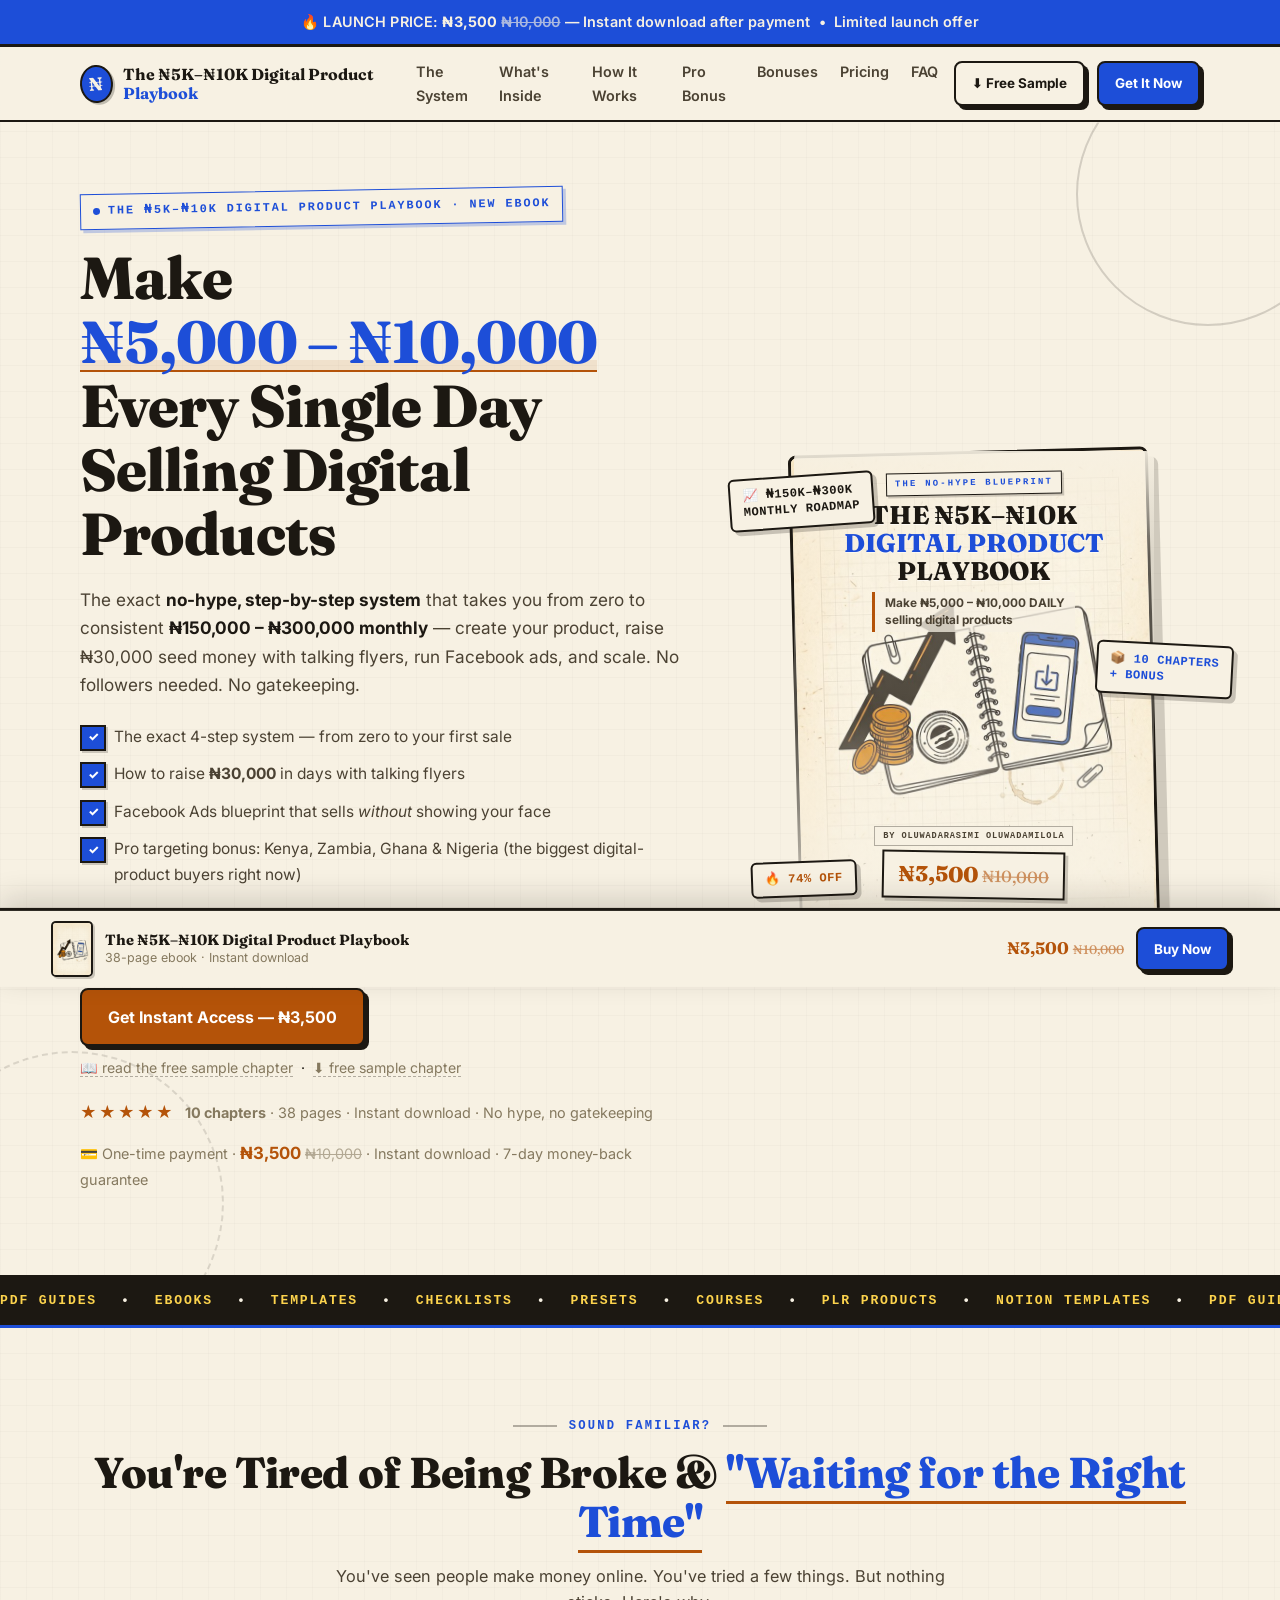
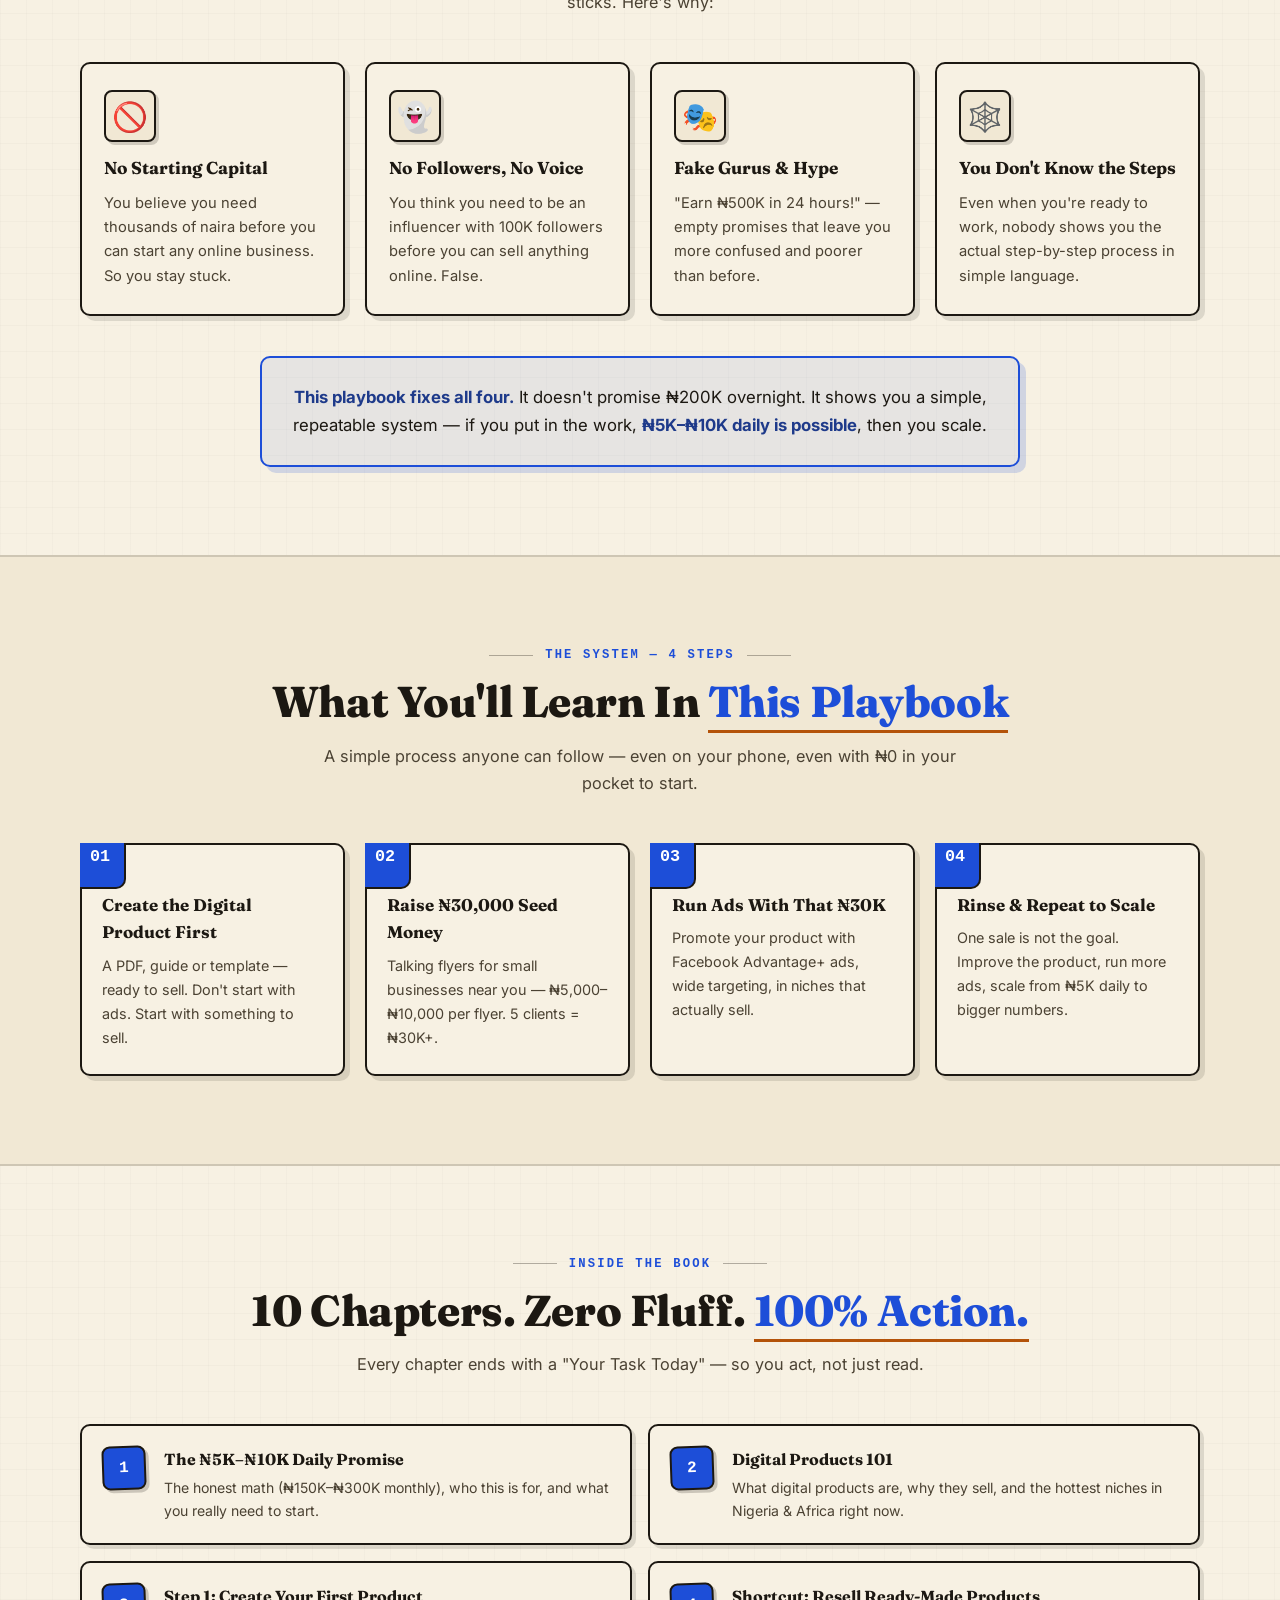
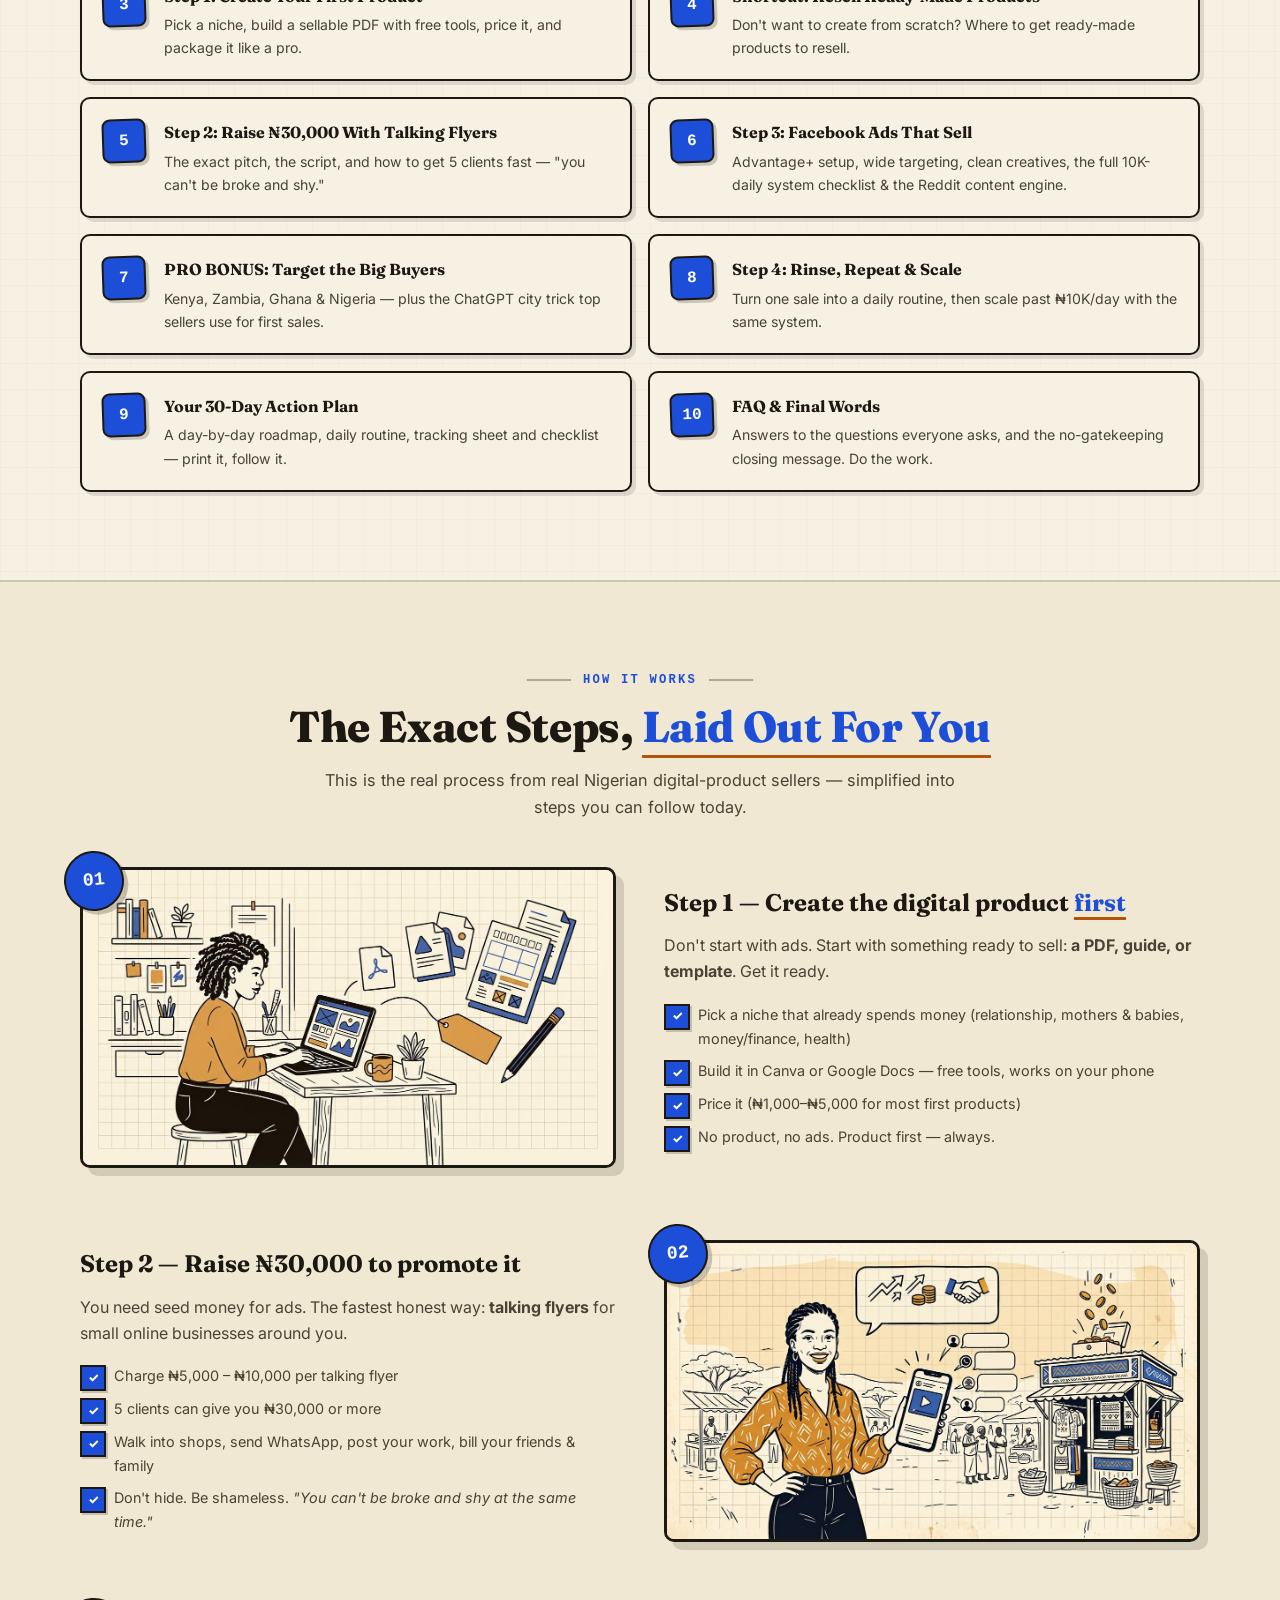
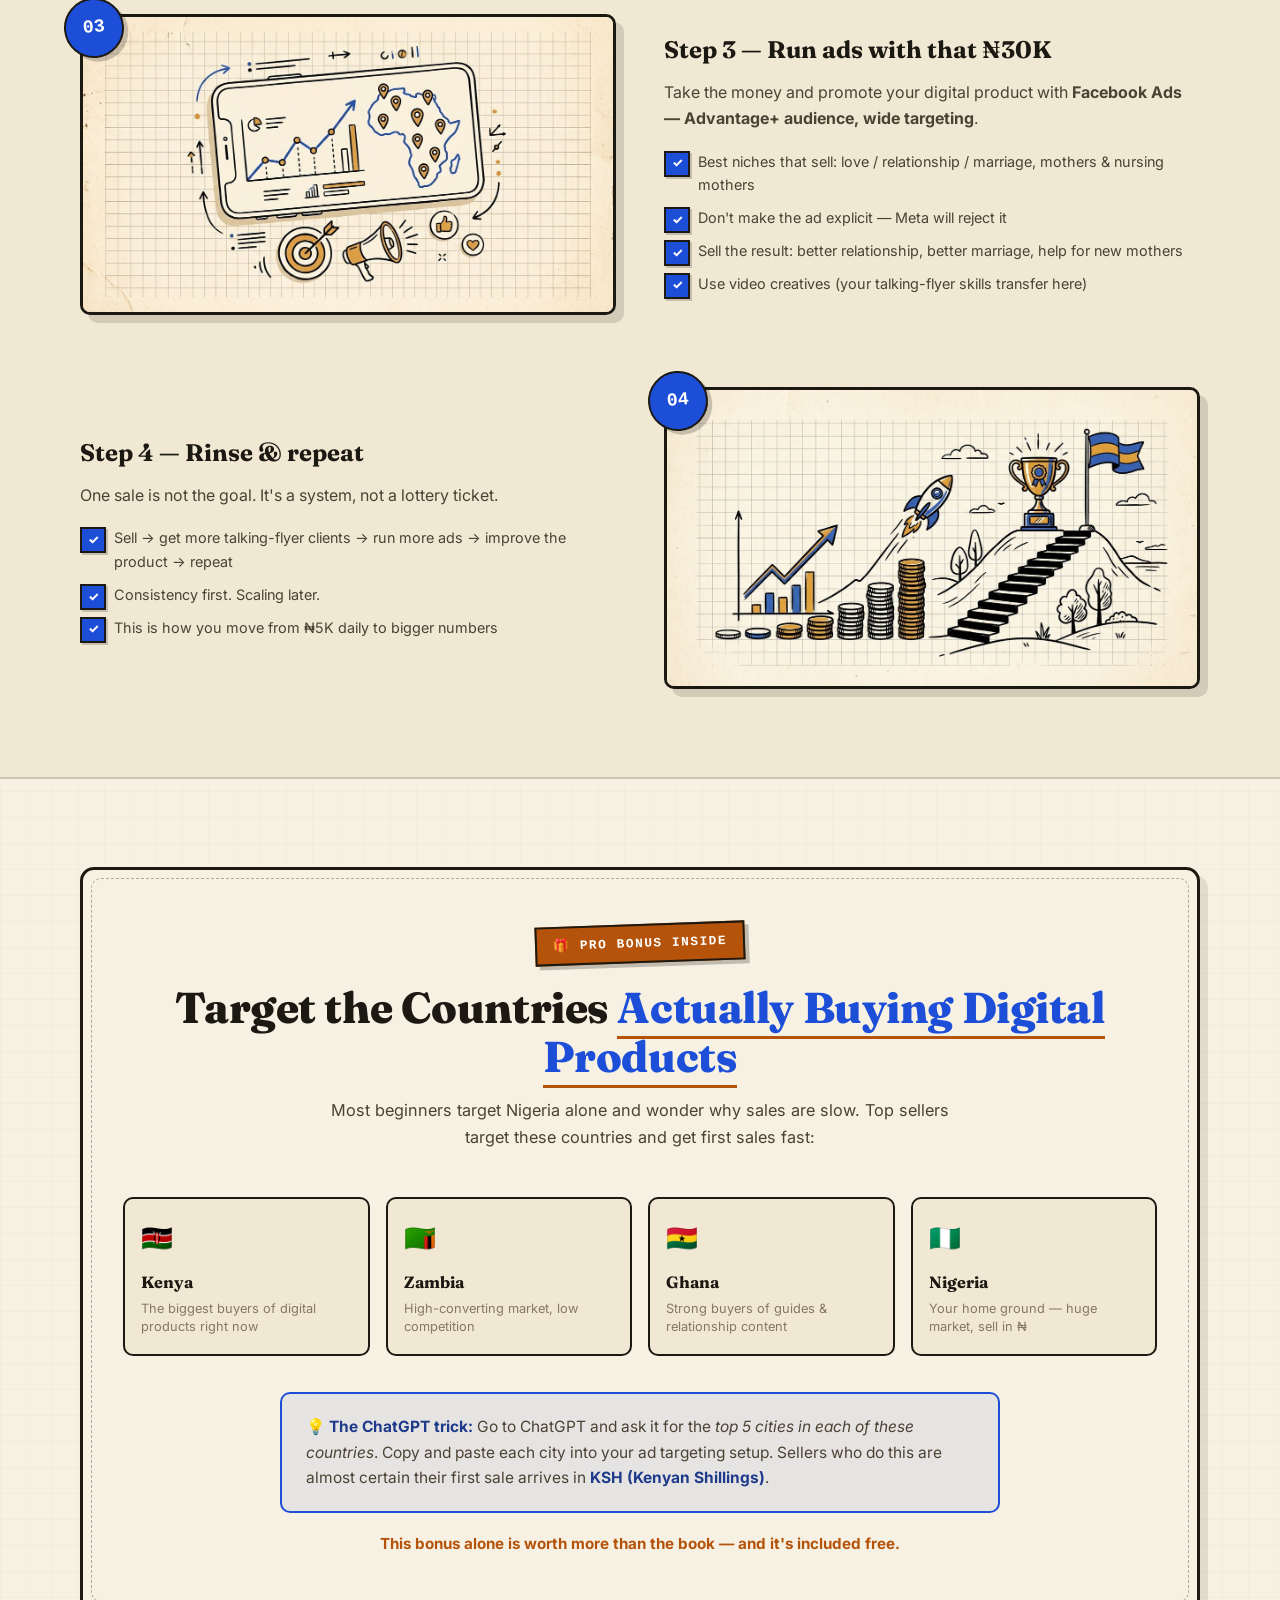
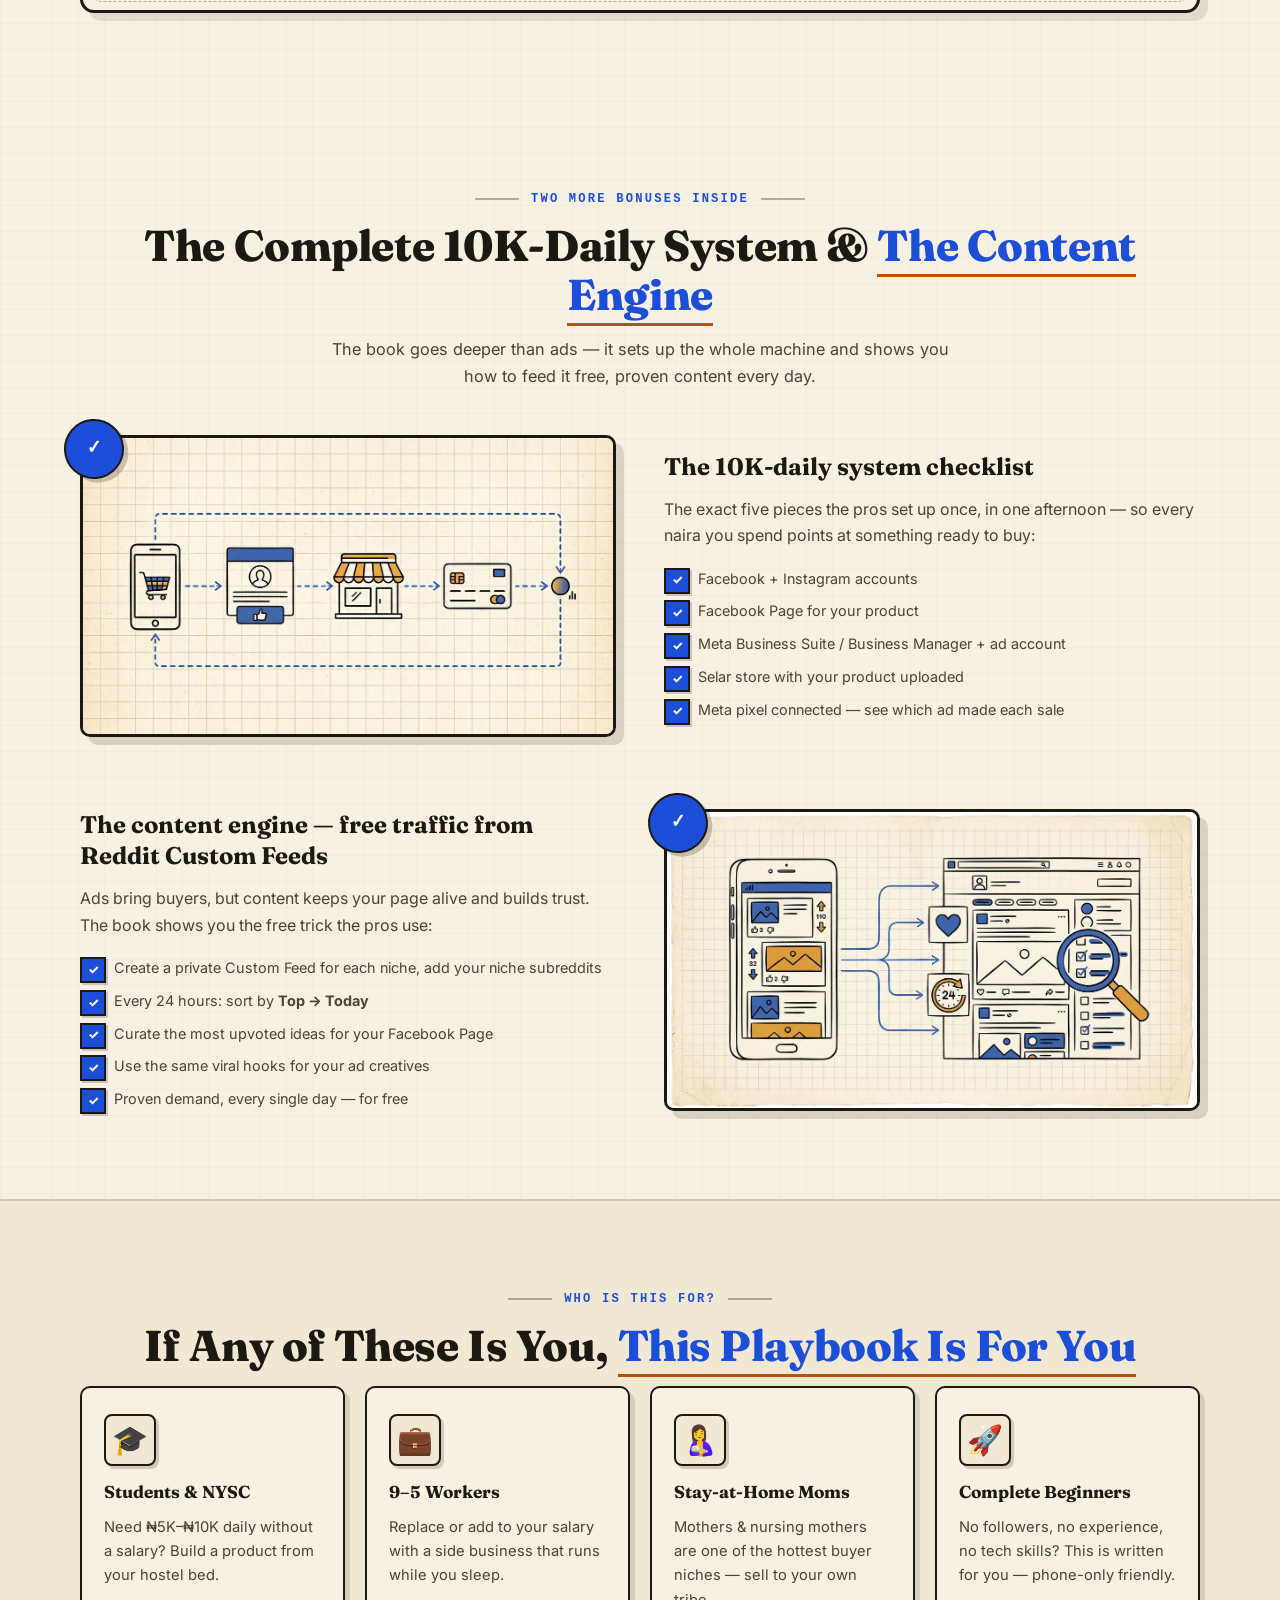
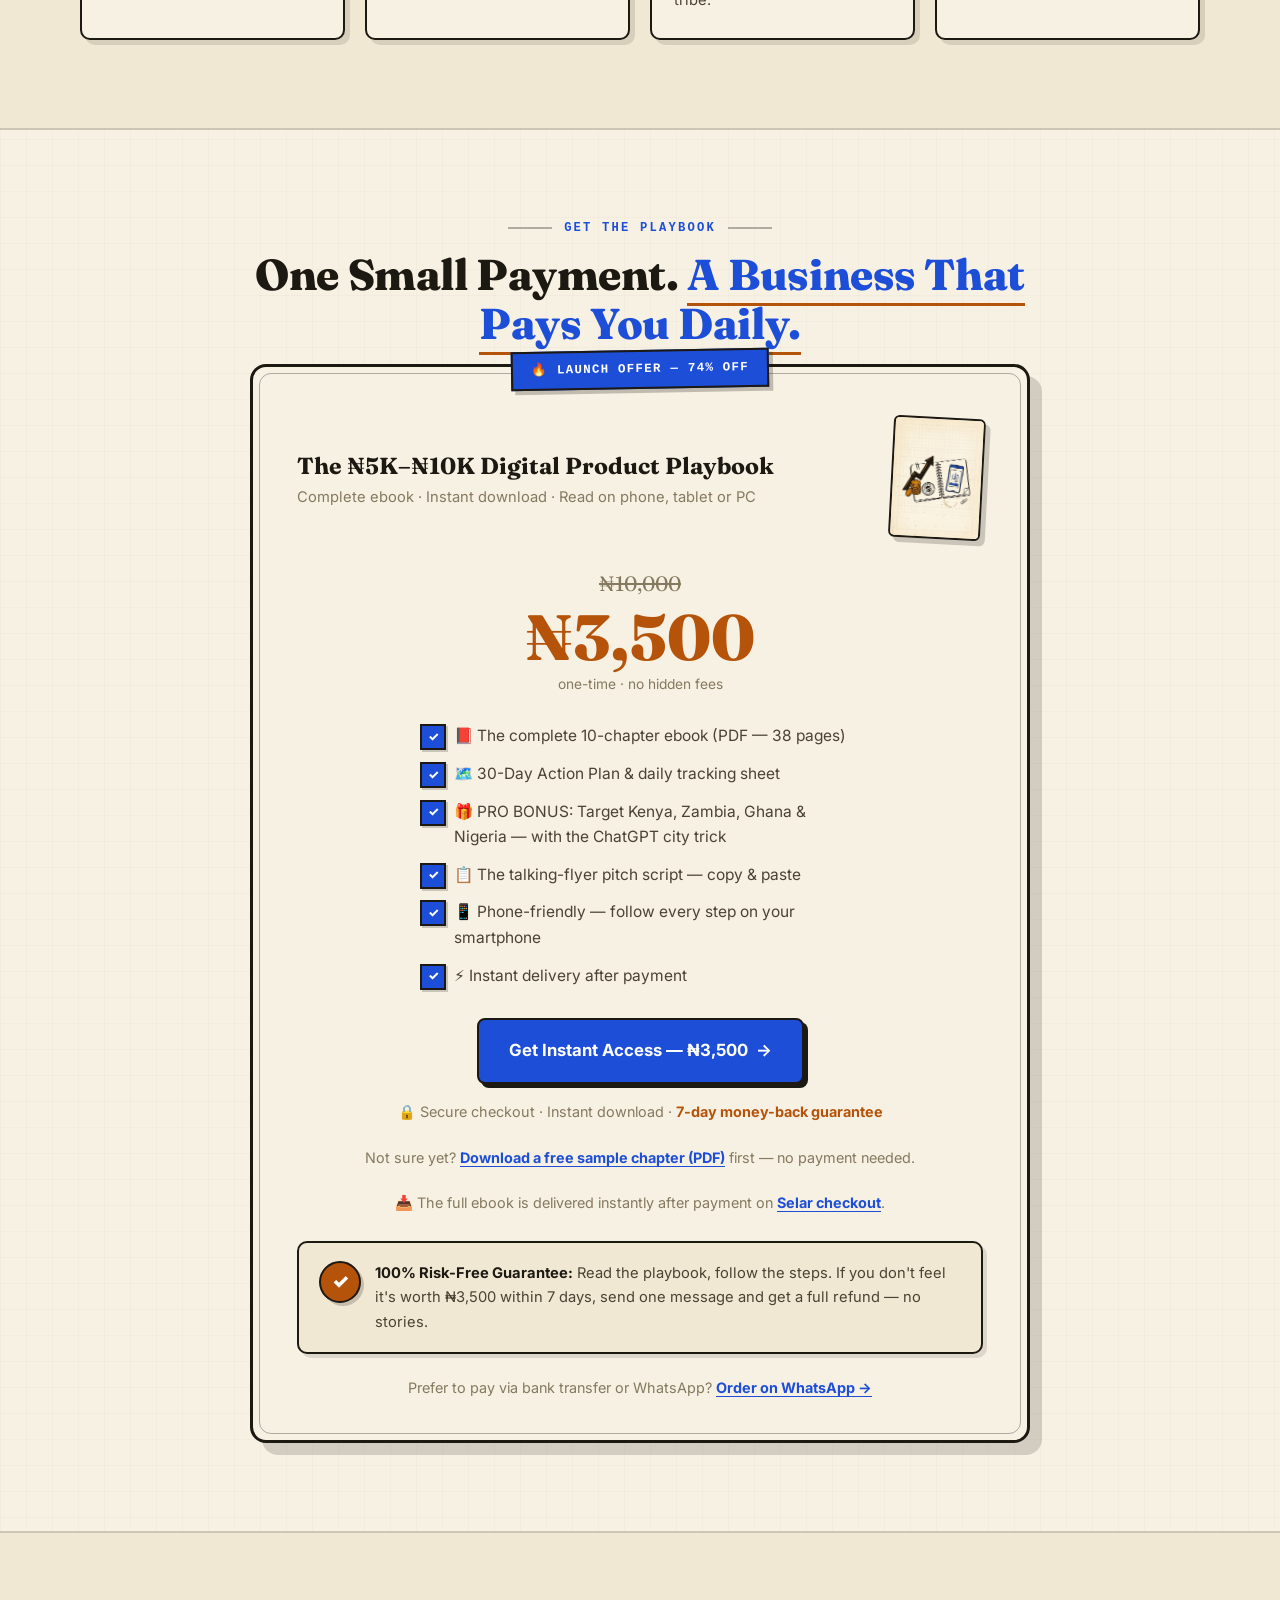
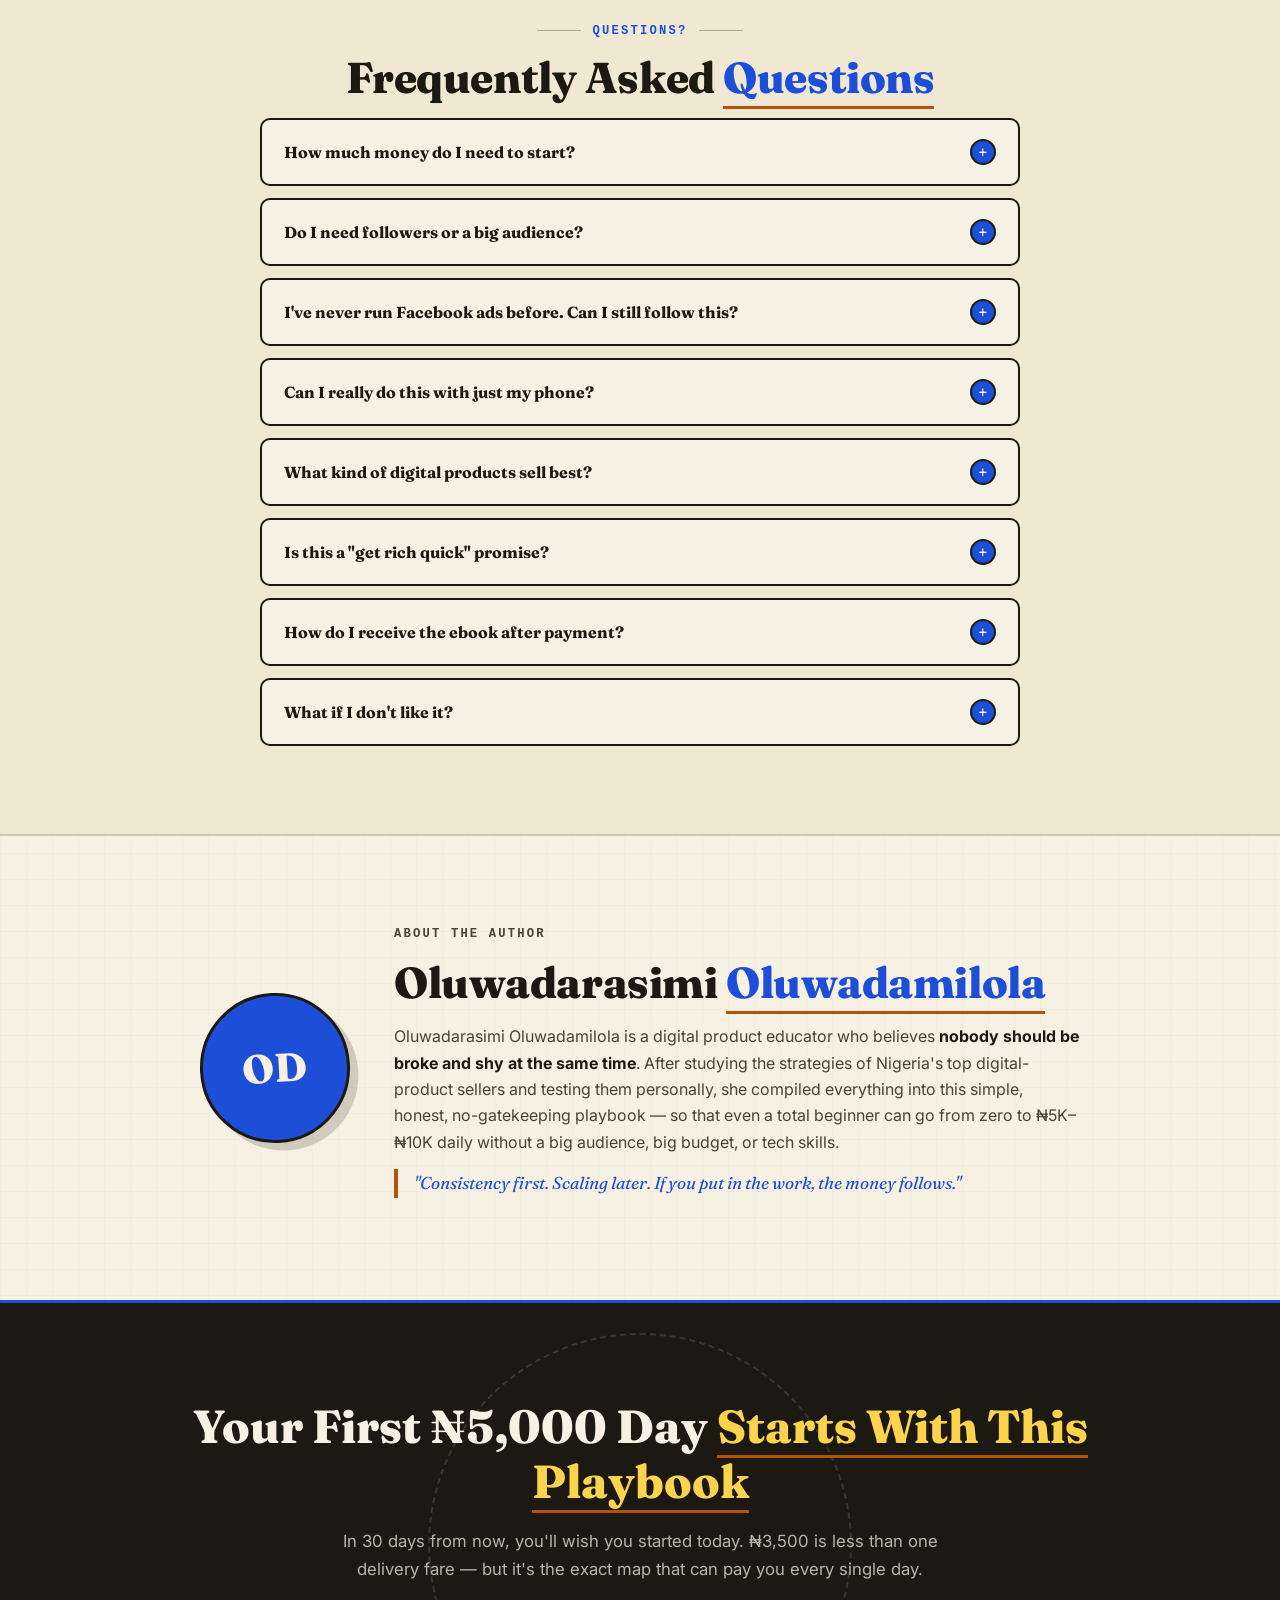
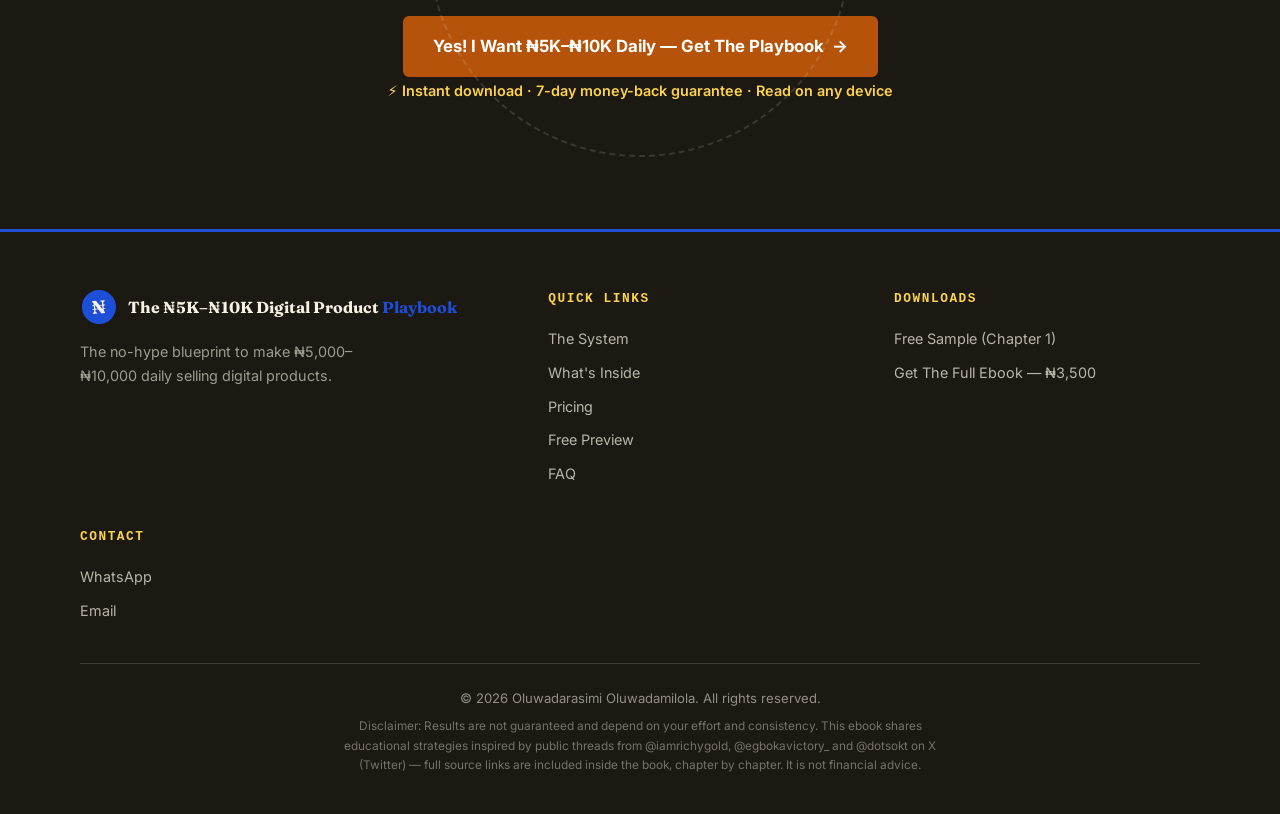
==== commit 68977054: "Re-secure paid ebook behind Selar checkout - Every paid data-buy CTA in index.html/preview.html now " ====
--- a/index.html
+++ b/index.html
@@ -7,7 +7,7 @@
 <meta name="description" content="The no-hype, step-by-step ebook that shows you exactly how to make ₦5,000–₦10,000 daily (₦150K–₦300K monthly) selling digital products in Nigeria. Includes the ₦30K seed money plan, talking-flyer system, Facebook Ads blueprint & pro targeting (Kenya, Zambia, Ghana, Nigeria). Instant download. ₦3,500." />
 <meta name="keywords" content="make money online Nigeria, sell digital products, digital products Nigeria, make 5k daily, 5k to 10k daily, digital product business, side hustle Nigeria, make money on WhatsApp, Facebook ads Nigeria, ebook Nigeria, online business Nigeria" />
 <meta name="author" content="Oluwadarasimi Oluwadamilola" />
-<link rel="canonical" href="https://YOUR-DOMAIN.pages.dev/" />
+<link rel="canonical" href="https://how-to-make-5k-10k-daily.pages.dev/" />
 <meta property="og:type" content="website" />
 <meta property="og:title" content="The ₦5K–₦10K Digital Product Playbook — Make ₦5,000–₦10,000 Daily Selling Digital Products" />
 <meta property="og:description" content="The exact no-hype system to earn ₦150K–₦300K monthly selling digital products. Create your product → raise ₦30,000 with talking flyers → run Facebook ads → scale. Instant download for ₦3,500." />
@@ -33,7 +33,7 @@
     "price": "3500",
     "priceCurrency": "NGN",
     "availability": "https://schema.org/InStock",
-    "url": "https://YOUR-DOMAIN.pages.dev/"
+    "url": "https://how-to-make-5k-10k-daily.pages.dev/"
   }
 }
 </script>
@@ -51,7 +51,7 @@
   </div>
   <div class="buybar-cta">
     <span class="buybar-price">₦3,500 <s>₦10,000</s></span>
-    <a href="#pricing" class="btn btn-cobalt btn-sm" data-buy>Buy Now</a>
+    <a href="https://selar.com/27778q2k78" class="btn btn-cobalt btn-sm" target="_blank" rel="noopener" data-buy>Buy Now</a>
   </div>
 </div>
 
@@ -77,8 +77,8 @@
       <a href="#faq">FAQ</a>
     </nav>
     <div class="nav-actions">
-      <a href="assets/ebook/digital-product-cash-machine.pdf" class="btn btn-sm btn-paper" download>⬇ Download PDF</a>
-      <a href="#pricing" class="btn btn-sm btn-cobalt" data-buy>Get It Now</a>
+      <a href="assets/ebook/free-sample-chapter1.pdf" class="btn btn-sm btn-paper" download>⬇ Free Sample</a>
+      <a href="https://selar.com/27778q2k78" class="btn btn-sm btn-cobalt" target="_blank" rel="noopener" data-buy>Get It Now</a>
       <button class="nav-burger" id="navBurger" aria-label="Menu"><span></span><span></span><span></span></button>
     </div>
   </div>
@@ -104,11 +104,11 @@
         <li>Pro targeting bonus: Kenya, Zambia, Ghana &amp; Nigeria (the biggest digital-product buyers right now)</li>
       </ul>
       <div class="hero-cta">
-        <a href="assets/ebook/digital-product-cash-machine.pdf" class="btn btn-cobalt btn-lg" download>⬇ Download Full Ebook (PDF) <span class="btn-arrow">→</span></a>
-        <a href="#pricing" class="btn btn-amber btn-lg" data-buy>Get Instant Access — ₦3,500</a>
+        <a href="assets/ebook/free-sample-chapter1.pdf" class="btn btn-cobalt btn-lg" download>⬇ Download Free Sample (PDF) <span class="btn-arrow">→</span></a>
+        <a href="https://selar.com/27778q2k78" class="btn btn-amber btn-lg" target="_blank" rel="noopener" data-buy>Get Instant Access — ₦3,500</a>
       </div>
       <div class="hero-cta-sub">
-        <a href="read-online.html">📖 read the book online</a> &nbsp;·&nbsp; <a href="assets/ebook/free-sample-chapter1.pdf" download>⬇ free sample chapter</a>
+        <a href="preview.html">📖 read the free sample chapter</a> &nbsp;·&nbsp; <a href="assets/ebook/free-sample-chapter1.pdf" download>⬇ free sample chapter</a>
       </div>
       <div class="hero-meta">
         <span class="stars" aria-hidden="true">★★★★★</span>
@@ -408,10 +408,10 @@
         <li>📱 Phone-friendly — follow every step on your smartphone</li>
         <li>⚡ Instant delivery after payment</li>
       </ul>
-      <a href="#pricing" class="btn btn-cobalt btn-xl" data-buy>Get Instant Access — ₦3,500 <span class="btn-arrow">→</span></a>
+      <a href="https://selar.com/27778q2k78" class="btn btn-cobalt btn-xl" target="_blank" rel="noopener" data-buy>Get Instant Access — ₦3,500 <span class="btn-arrow">→</span></a>
       <p class="secure-line">🔒 Secure checkout · Instant download · <strong>7-day money-back guarantee</strong></p>
       <p class="alt-buy">Not sure yet? <a href="assets/ebook/free-sample-chapter1.pdf" download>Download a free sample chapter (PDF)</a> first — no payment needed.</p>
-      <p class="alt-buy">📥 For manual deliveries (bank transfer / WhatsApp): <a href="assets/ebook/digital-product-cash-machine.pdf" download>download the full ebook PDF directly</a>.</p>
+      <p class="alt-buy">📥 The full ebook is delivered instantly after payment on <a href="https://selar.com/27778q2k78" target="_blank" rel="noopener">Selar checkout</a>.</p>
       <div class="guarantee">
         <span class="g-badge">✓</span>
         <p><strong>100% Risk-Free Guarantee:</strong> Read the playbook, follow the steps. If you don't feel it's worth ₦3,500 within 7 days, send one message and get a full refund — no stories.</p>
@@ -481,7 +481,7 @@
   <div class="container center">
     <h2>Your First ₦5,000 Day <span class="grad">Starts With This Playbook</span></h2>
     <p>In 30 days from now, you'll wish you started today. ₦3,500 is less than one delivery fare — but it's the exact map that can pay you every single day.</p>
-    <a href="#pricing" class="btn btn-amber btn-xl" data-buy>Yes! I Want ₦5K–₦10K Daily — Get The Playbook <span class="btn-arrow">→</span></a>
+    <a href="https://selar.com/27778q2k78" class="btn btn-amber btn-xl" target="_blank" rel="noopener" data-buy>Yes! I Want ₦5K–₦10K Daily — Get The Playbook <span class="btn-arrow">→</span></a>
     <p class="final-note">⚡ Instant download · 7-day money-back guarantee · Read on any device</p>
   </div>
 </section>
@@ -501,13 +501,13 @@
         <a href="#system">The System</a>
         <a href="#inside">What's Inside</a>
         <a href="#pricing">Pricing</a>
-        <a href="read-online.html">Read Online</a>
+        <a href="preview.html">Free Preview</a>
         <a href="#faq">FAQ</a>
       </div>
       <div class="footer-links">
         <h4>Downloads</h4>
         <a href="assets/ebook/free-sample-chapter1.pdf" download>Free Sample (Chapter 1)</a>
-        <a href="assets/ebook/digital-product-cash-machine.pdf" download>Full Ebook (PDF)</a>
+        <a href="https://selar.com/27778q2k78" target="_blank" rel="noopener">Get The Full Ebook — ₦3,500</a>
       </div>
       <div class="footer-links">
         <h4>Contact</h4>
